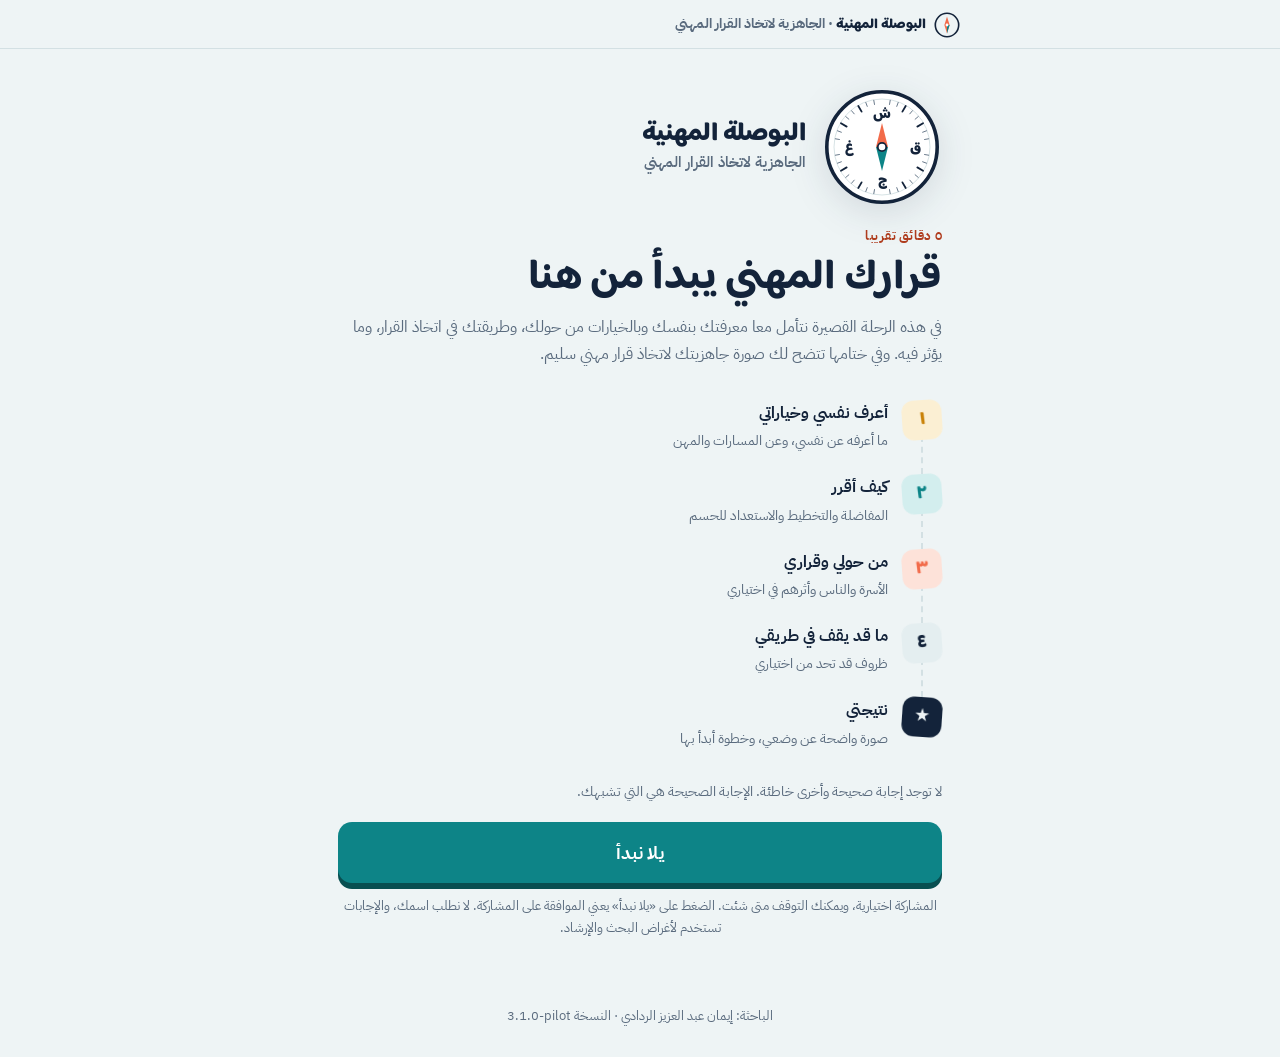
==== index.html @ 1ffb9f17 "تطبيق دون أسماء، وتفعيل النموذج المختصر، وصياغة الموافقة - لا يُطلب الاسم؛ رمز من ستة أحرف يظهر في ا" ====
<!DOCTYPE html>
<html lang="ar" dir="rtl">
<head>
<meta charset="UTF-8">
<meta name="viewport" content="width=device-width, initial-scale=1.0, viewport-fit=cover">
<meta name="description" content="البوصلة المهنية: أداة تقدير الجاهزية لاتخاذ القرار المهني لطلبة المرحلتين المتوسطة والثانوية">
<title>البوصلة المهنية</title>
<link rel="icon" href="data:image/svg+xml,%3Csvg xmlns=%27http://www.w3.org/2000/svg%27 viewBox=%270 0 40 40%27%3E%3Ccircle cx=%2720%27 cy=%2720%27 r=%2718%27 fill=%27%23fff%27 stroke=%27%2313233a%27 stroke-width=%273%27/%3E%3Cpath d=%27M20 5 L25 20 L15 20 Z%27 fill=%27%23f26b4a%27/%3E%3Cpath d=%27M20 35 L25 20 L15 20 Z%27 fill=%27%230d8487%27/%3E%3C/svg%3E">
<link rel="preconnect" href="https://fonts.googleapis.com">
<link rel="preconnect" href="https://fonts.gstatic.com" crossorigin>
<link href="https://fonts.googleapis.com/css2?family=Baloo+Bhaijaan+2:wght@500;600;700;800&family=IBM+Plex+Sans+Arabic:wght@400;500;600;700&display=swap" rel="stylesheet">
<link rel="stylesheet" href="assets/styles.css">
</head>
<body>
<div id="test-banner" class="test-banner" hidden>وضع التجربة: هذه الإجابات تجريبية ولا تدخل في التحليل</div>

<header class="topbar">
  <div class="brand">
    <svg class="brand-mark" viewBox="0 0 40 40" aria-hidden="true"><circle cx="20" cy="20" r="18" fill="none" stroke="currentColor" stroke-width="2.5"/><path d="M20 7 L24 20 L20 33 L16 20 Z" fill="var(--accent)"/><path d="M20 20 L24 20 L20 33 Z" fill="var(--primary)"/><circle cx="20" cy="20" r="2.2" fill="var(--surface)"/></svg>
    <span><b class="brand-name">البوصلة المهنية</b> · الجاهزية لاتخاذ القرار المهني</span>
  </div>
  <div class="journey" id="journey" hidden></div>
</header>

<main class="wrap">

  <!-- الترحيب -->
  <section class="screen active" id="screen-welcome">
    <div class="hero">
      <div class="brand-hero">
        <svg class="compass" id="compass" viewBox="0 0 200 200" role="img" aria-label="البوصلة المهنية">
          <circle class="c-face" cx="100" cy="100" r="92"/>
          <circle class="c-ring" cx="100" cy="100" r="80"/>
          <g class="c-ticks" id="c-ticks"></g>
          <text class="c-dir" x="100" y="52">ش</text>
          <text class="c-dir" x="155" y="107">ق</text>
          <text class="c-dir" x="100" y="162">ج</text>
          <text class="c-dir" x="45" y="107">غ</text>
          <g class="c-needle">
            <path d="M100 60 L110 100 L90 100 Z" class="n-north"/>
            <path d="M100 140 L110 100 L90 100 Z" class="n-south"/>
            <circle cx="100" cy="100" r="7" class="n-hub"/>
          </g>
        </svg>
        <div>
          <p class="brand-title">البوصلة المهنية</p>
          <p class="brand-sub">الجاهزية لاتخاذ القرار المهني</p>
        </div>
      </div>
      <p class="eyebrow">٥ دقائق تقريبا</p>
      <h1>قرارك المهني يبدأ من هنا</h1>
      <p class="lead">في هذه الرحلة القصيرة نتأمل معا معرفتك بنفسك وبالخيارات من حولك، وطريقتك في اتخاذ القرار، وما يؤثر فيه. وفي ختامها تتضح لك صورة جاهزيتك لاتخاذ قرار مهني سليم.</p>
      <ol class="path">
        <li><span class="stop s1">١</span><div><b>أعرف نفسي وخياراتي</b><small>ما أعرفه عن نفسي، وعن المسارات والمهن</small></div></li>
        <li><span class="stop s2">٢</span><div><b>كيف أقرر</b><small>المفاضلة والتخطيط والاستعداد للحسم</small></div></li>
        <li><span class="stop s3">٣</span><div><b>من حولي وقراري</b><small>الأسرة والناس وأثرهم في اختياري</small></div></li>
        <li><span class="stop s5">٤</span><div><b>ما قد يقف في طريقي</b><small>ظروف قد تحد من اختياري</small></div></li>
        <li><span class="stop s4">★</span><div><b>نتيجتي</b><small>صورة واضحة عن وضعي، وخطوة أبدأ بها</small></div></li>
      </ol>
      <p class="note">لا توجد إجابة صحيحة وأخرى خاطئة. الإجابة الصحيحة هي التي تشبهك.</p>
      <button class="btn primary big" id="btn-start" type="button">يلا نبدأ</button>
      <button class="btn ghost big" id="btn-resume" type="button" hidden>متابعة من حيث توقفت</button>
      <p class="assent">المشاركة اختيارية، ويمكنك التوقف متى شئت. الضغط على «يلا نبدأ» يعني الموافقة على المشاركة. لا نطلب اسمك، والإجابات تستخدم لأغراض البحث والإرشاد.</p>
    </div>
  </section>

  <!-- البيانات -->
  <section class="screen" id="screen-data">
    <div class="card">
      <p class="eyebrow">قبل أن نبدأ</p>
      <h2>بياناتك</h2>
            <div class="field">
        <span class="label">أنا</span>
        <div class="chips" id="f-gender" role="radiogroup">
          <button type="button" class="chip" data-v="F" role="radio" aria-checked="false">طالبة</button>
          <button type="button" class="chip" data-v="M" role="radio" aria-checked="false">طالب</button>
        </div>
      </div>
      <div class="field">
        <span class="label">صفي</span>
        <div class="grade-groups">
          <div><small>المتوسطة</small><div class="chips" id="f-grade-int" role="radiogroup"></div></div>
          <div><small>الثانوية</small><div class="chips" id="f-grade-sec" role="radiogroup"></div></div>
        </div>
      </div>
      <div class="field" id="wrap-track" hidden>
        <span class="label">مساري</span>
        <div class="chips wrap-chips" id="f-track" role="radiogroup"></div>
      </div>
      <div class="field" id="wrap-school" hidden>
        <span class="label">مدرستي</span>
        <div class="chips" id="f-school" role="radiogroup"></div>
      </div>
      <p class="school-fixed" id="school-fixed" hidden></p>
      <p class="form-error" id="form-error" role="alert"></p>
      <button class="btn primary big" id="btn-data" type="button">لنبدأ</button>
    </div>
  </section>

  <!-- السؤال -->
  <section class="screen" id="screen-quiz">
    <div class="station-head">
      <span class="station-tag" id="q-station"></span>
      <span class="q-count" id="q-count" aria-live="polite"></span>
    </div>
    <div class="station-bar"><div id="q-bar"></div></div>
    <div class="overall"><div class="overall-bar"><div id="q-overall-bar"></div></div><span id="q-overall"></span></div>
    <div class="card qcard" id="q-card">
      <p class="q-meta" id="q-meta" hidden></p>
      <h2 class="q-text" id="q-text" tabindex="-1"></h2>
      <div class="options" id="q-options" role="radiogroup"></div>
    </div>
    <div class="q-nav">
      <button class="btn ghost" id="btn-back" type="button">السؤال السابق</button>
    </div>
  </section>

  <!-- بين المحطات -->
  <section class="screen" id="screen-break">
    <div class="card break">
      <div class="medal" id="b-medal" aria-hidden="true"></div>
      <p class="eyebrow" id="b-done"></p>
      <h2 id="b-title"></h2>
      <p class="lead" id="b-intro"></p>
      <button class="btn primary big" id="btn-next" type="button">متابعة</button>
    </div>
  </section>

  <!-- النتائج -->
  <section class="screen" id="screen-results">
    <div class="results-head">
      <p class="eyebrow">نتيجتك</p>
      <h1 id="r-hello"></h1>
      <p class="lead" id="r-lead"></p>
      <div id="save-status"></div>
    </div>

    <div class="card" id="card-cap">
      <h3>قدرتك على اتخاذ القرار كما تراها</h3>
      <p class="muted">هذه الصورة مبنية على تقديرك أنت لنفسك، وليست اختبارا لقدراتك. كلما طال الشريط كان الجانب أوضح لديك.</p>
      <div class="bars" id="r-cap"></div>
      <div class="hl" id="r-hl"></div>
    </div>

    <div class="card" id="card-cx">
      <h3>ما يؤثر في قرارك</h3>
      <p class="muted" id="r-cx-note"></p>
      <div class="bars" id="r-cx"></div>
    </div>

    <div class="card" id="card-barriers">
      <h3>ما قد يقف في طريقك</h3>
      <div id="r-barriers"></div>
    </div>

    <div class="card r-next">
      <h3>خطوتك التالية</h3>
      <div id="r-next"></div>
    </div>

    <div class="card">
      <h3>ملخص</h3>
      <dl class="summary" id="r-summary"></dl>
      <p class="muted" id="r-code-note"></p>
      <div class="end-actions"><button class="btn ghost print-btn" type="button" onclick="window.print()">طباعة النتيجة</button><button class="btn primary" id="btn-done" type="button">إنهاء</button></div>
      <p class="muted" id="done-msg"></p>
    </div>
  </section>

</main>

<footer class="foot">الباحثة: إيمان عبد العزيز الردادي · النسخة <span id="ver" dir="ltr"></span></footer>

<script src="assets/config.js"></script>
<script src="assets/engine.js"></script>
<script src="assets/app.js"></script>
</body>
</html>
---- assets/styles.css ----
/* =====================================================================
   styles.css — البوصلة المهنية · النسخة الثالثة
   الفكرة: رحلة على خريطة، سؤال واحد في كل شاشة، أزرار كبيرة سهلة اللمس.
   ===================================================================== */
:root {
  --bg: #eef4f5;
  --surface: #ffffff;
  --surface-2: #e4eef0;
  --ink: #13233a;
  --muted: #5a6b7e;
  --line: #d3e0e3;
  --primary: #0d8487;
  --primary-ink: #ffffff;
  --primary-soft: #d3eeee;
  --accent: #f26b4a;
  --accent-soft: #fde2d9;
  --accent-ink: #b03d1f;
  --opt-line: #8fa4ae;
  --sun: #e9a527;
  --sun-soft: #fbefd3;
  --good: #1c9a5e;
  --warn: #c98208;
  --bad: #d4455c;
  --shadow: 0 12px 32px rgba(19, 35, 58, .08);
  --display: 'Baloo Bhaijaan 2', 'IBM Plex Sans Arabic', 'Tajawal', system-ui, sans-serif;
  --body: 'IBM Plex Sans Arabic', 'Tajawal', system-ui, sans-serif;
  --r: 18px;
}
@media (prefers-color-scheme: dark) {
  :root:not([data-theme="light"]) {
    --bg: #0e1824; --surface: #152332; --surface-2: #1b2d40; --ink: #e9f1f4; --muted: #9db0c3; --line: #263a4f;
    --primary: #2fb7b3; --primary-ink: #0a141d; --primary-soft: #16393f; --accent: #ff8a6c; --accent-soft: #3b2620; --accent-ink: #ff9d82; --opt-line: #4f6a80;
    --sun: #f2bf55; --sun-soft: #3a311d; --good: #3cc27f; --warn: #e6a53a; --bad: #f0687c;
    --shadow: 0 12px 32px rgba(0, 0, 0, .25); color-scheme: dark;
  }
}
:root[data-theme="dark"] {
  --bg: #0e1824; --surface: #152332; --surface-2: #1b2d40; --ink: #e9f1f4; --muted: #9db0c3; --line: #263a4f;
  --primary: #2fb7b3; --primary-ink: #0a141d; --primary-soft: #16393f; --accent: #ff8a6c; --accent-soft: #3b2620; --accent-ink: #ff9d82; --opt-line: #4f6a80;
  --sun: #f2bf55; --sun-soft: #3a311d; --good: #3cc27f; --warn: #e6a53a; --bad: #f0687c;
  --shadow: 0 12px 32px rgba(0, 0, 0, .25); color-scheme: dark;
}

* { box-sizing: border-box; }
html, body { margin: 0; }
body { background: var(--bg); color: var(--ink); font-family: var(--body); font-size: 16px; line-height: 1.7; min-height: 100vh; -webkit-font-smoothing: antialiased; }
[hidden] { display: none !important; }
h1, h2, h3 { font-family: var(--display); line-height: 1.25; margin: 0; text-wrap: balance; }
p { margin: 0; }

/* ── الشريط العلوي وخريطة الرحلة ── */
.topbar { position: sticky; top: env(safe-area-inset-top, 0px); z-index: 5; background: color-mix(in srgb, var(--bg) 88%, transparent); backdrop-filter: blur(8px);
  padding: 12px max(16px, env(safe-area-inset-right, 0px)) 10px max(16px, env(safe-area-inset-left, 0px)); border-bottom: 1px solid var(--line); }
.brand { display: flex; align-items: center; gap: 8px; font-weight: 700; font-size: 14px; color: var(--muted); max-width: 640px; margin: 0 auto; }
.brand-mark { width: 26px; height: 26px; color: var(--ink); flex-shrink: 0; }
.journey { display: flex; align-items: center; max-width: 640px; margin: 10px auto 0; gap: 0; }
.jstop { display: flex; flex-direction: column; align-items: center; gap: 2px; font-size: 11px; color: var(--muted); flex: 0 0 auto; min-width: 0; }
.jstop i { width: 26px; height: 26px; border-radius: 50%; display: grid; place-items: center; font-style: normal; font-weight: 700; font-size: 12px;
  background: var(--surface); border: 2px solid var(--line); color: var(--muted); transition: all .3s; }
.jstop.done i { background: var(--primary); border-color: var(--primary); color: var(--primary-ink); }
.jstop.now i { border-color: var(--accent); color: var(--accent); box-shadow: 0 0 0 4px var(--accent-soft); }
.jstop.now { color: var(--ink); font-weight: 700; }
.jline { flex: 1; height: 3px; background: var(--line); border-radius: 2px; margin: 0 4px 16px; position: relative; overflow: hidden; }
.jline.done::after { content: ''; position: absolute; inset: 0; background: var(--primary); }

.wrap { max-width: 640px; margin: 0 auto; padding: 20px max(16px, env(safe-area-inset-right, 0px)) 48px max(16px, env(safe-area-inset-left, 0px)); }
.screen { display: none; }
.screen.active { display: block; animation: rise .35s ease both; }
@keyframes rise { from { transform: translateY(10px); opacity: .4; } to { transform: none; opacity: 1; } }

.card { background: var(--surface); border: 1px solid var(--line); border-radius: var(--r); padding: 22px 20px; box-shadow: var(--shadow); margin-bottom: 14px; }
.eyebrow { font-size: 13px; font-weight: 700; color: var(--accent-ink); letter-spacing: .02em; margin-bottom: 6px; }
.lead { color: var(--muted); font-size: 16px; margin-top: 8px; }
.muted { color: var(--muted); font-size: 14px; }
.note { font-size: 14px; color: var(--muted); margin: 18px 0 12px; }

/* ── الترحيب ── */
.hero { padding: 18px 2px 8px; }
.hero h1 { font-size: clamp(30px, 8vw, 42px); color: var(--ink); }
.path { list-style: none; padding: 0; margin: 22px 0 0; display: grid; gap: 0; position: relative; }
.path li { display: flex; gap: 14px; align-items: flex-start; padding: 10px 0; position: relative; }
.path li:not(:last-child)::before { content: ''; position: absolute; right: 19px; top: 46px; bottom: -10px; width: 2px; border-right: 2px dashed var(--line); }
.path b { display: block; font-size: 16px; }
.path small { color: var(--muted); font-size: 14px; }
.stop { width: 40px; height: 40px; border-radius: 12px; display: grid; place-items: center; font-family: var(--display); font-weight: 800; font-size: 18px; flex-shrink: 0; transform: rotate(-4deg); }
.stop.s1 { background: var(--sun-soft); color: var(--warn); }
.stop.s2 { background: var(--primary-soft); color: var(--primary); }
.stop.s3 { background: var(--accent-soft); color: var(--accent); }
.stop.s4 { background: var(--ink); color: var(--bg); transform: rotate(4deg); }
.assent { font-size: 13px; color: var(--muted); margin-top: 12px; text-align: center; }

/* ── الأزرار والحقول ── */
.btn { font-family: var(--body); font-weight: 700; font-size: 16px; border-radius: 14px; border: 2px solid transparent; padding: 12px 20px; cursor: pointer; transition: transform .15s, background .2s, border-color .2s; }
.btn:focus-visible, .chip:focus-visible, .opt:focus-visible, input:focus-visible, select:focus-visible { outline: 3px solid var(--accent); outline-offset: 2px; }
.btn.primary { background: var(--primary); color: var(--primary-ink); box-shadow: 0 6px 0 color-mix(in srgb, var(--primary) 60%, #000); }
.btn.primary:active { transform: translateY(3px); box-shadow: 0 3px 0 color-mix(in srgb, var(--primary) 60%, #000); }
.btn.big { width: 100%; padding: 15px 20px; font-size: 18px; margin-top: 6px; }
.btn.ghost { background: transparent; color: var(--muted); border-color: var(--line); }
.btn:disabled { opacity: .5; cursor: not-allowed; }
.field { margin: 16px 0; }
.field label, .field .label { display: block; font-weight: 700; font-size: 14px; margin-bottom: 6px; }
input[type=text], select { width: 100%; font: inherit; color: var(--ink); background: var(--surface); border: 2px solid var(--line); border-radius: 12px; padding: 12px 14px; }
input[type=text]:focus, select:focus { border-color: var(--primary); }
.chips { display: flex; gap: 8px; flex-wrap: wrap; }
.chip { font: inherit; font-weight: 600; font-size: 15px; color: var(--ink); background: var(--surface); border: 2px solid var(--line); border-radius: 999px; padding: 8px 16px; cursor: pointer; }
.chip[aria-checked="true"] { background: var(--primary); border-color: var(--primary); color: var(--primary-ink); }
.grade-groups { display: grid; gap: 10px; }
.grade-groups small { display: block; color: var(--muted); font-size: 13px; margin-bottom: 4px; }
.school-fixed { background: var(--primary-soft); color: var(--ink); border-radius: 12px; padding: 10px 14px; font-weight: 600; font-size: 15px; }
.form-error { color: var(--bad); font-size: 14px; min-height: 1.5em; margin: 8px 0 0; font-weight: 600; }

/* ── شاشة السؤال ── */
.station-head { display: flex; justify-content: space-between; align-items: center; gap: 10px; margin-bottom: 8px; }
.station-tag { font-family: var(--display); font-weight: 700; font-size: 17px; }
.q-count { font-size: 14px; color: var(--muted); font-variant-numeric: tabular-nums; }
.station-bar { height: 8px; background: var(--surface-2); border-radius: 99px; overflow: hidden; margin-bottom: 14px; }
.station-bar div { height: 100%; width: 0; background: linear-gradient(90deg, var(--primary), var(--sun)); border-radius: 99px; transition: width .35s ease; }
.qcard { padding: 24px 20px 18px; min-height: 340px; }
.qcard.enter { animation: slide .25s ease both; }
@keyframes slide { from { transform: translateX(-14px); opacity: .5; } to { transform: none; opacity: 1; } }
.q-meta { font-size: 13px; font-weight: 700; color: var(--primary); margin-bottom: 8px; }
.q-text { font-size: clamp(21px, 5.4vw, 26px); font-weight: 700; margin-bottom: 18px; }
.options { display: grid; gap: 10px; }
.opt { font: inherit; font-size: 16px; font-weight: 600; text-align: right; color: var(--ink); background: var(--surface); border: 2px solid var(--opt-line); border-radius: 14px;
  padding: 14px 16px; min-height: 56px; cursor: pointer; display: flex; align-items: center; gap: 12px; transition: border-color .15s, background .15s, transform .15s; }
.opt::before { content: ''; width: 20px; height: 20px; border-radius: 50%; border: 2px solid var(--opt-line); flex-shrink: 0; transition: all .15s; }
@media (hover: hover) { .opt:hover { border-color: var(--primary); } }
.opt.selected { border-color: var(--primary); background: var(--primary-soft); }
.opt.selected::before { border-color: var(--primary); background: var(--primary); box-shadow: inset 0 0 0 4px var(--primary-soft); }
.opt:active { transform: scale(.99); }
.q-nav { display: flex; justify-content: flex-start; margin-top: 4px; }
.q-nav .btn { font-size: 14px; padding: 8px 14px; }

/* ── بين المحطات ── */
.break { text-align: center; padding: 30px 22px; }
.medal { width: 92px; height: 92px; margin: 0 auto 14px; border-radius: 28px; display: grid; place-items: center; background: var(--sun-soft); transform: rotate(-6deg); animation: pop .5s ease both; }
.medal svg { width: 52px; height: 52px; }
@keyframes pop { from { transform: rotate(-6deg) scale(.6); } 70% { transform: rotate(4deg) scale(1.08); } to { transform: rotate(-6deg) scale(1); } }
.break h2 { font-size: 26px; }

/* ── النتائج ── */
.results-head { padding: 8px 2px 14px; }
.results-head h1 { font-size: clamp(28px, 7vw, 36px); }
.card h3 { font-size: 20px; margin-bottom: 8px; }
.bars { display: grid; gap: 10px; margin-top: 14px; grid-column: 1 / -1; }
.bar .t { display: flex; justify-content: space-between; font-size: 14px; font-weight: 600; margin-bottom: 4px; gap: 10px; }
.bar .t span:last-child { font-variant-numeric: tabular-nums; color: var(--muted); }
.bar .b { height: 10px; background: var(--surface-2); border-radius: 99px; overflow: hidden; }
.bar .b div { height: 100%; border-radius: 99px; transition: width 1s ease; }
.service { display: flex; gap: 14px; align-items: flex-start; background: var(--primary-soft); border-radius: 14px; padding: 16px; }
.service .ico { width: 44px; height: 44px; border-radius: 12px; background: var(--primary); color: var(--primary-ink); display: grid; place-items: center; flex-shrink: 0; }
.service b { display: block; font-size: 17px; }
.summary { display: grid; grid-template-columns: repeat(2, minmax(0, 1fr)); gap: 10px; margin: 8px 0 14px; }
.summary div { background: var(--surface-2); border-radius: 12px; padding: 10px 12px; min-width: 0; }
.summary dt { font-size: 12px; color: var(--muted); font-weight: 700; }
.summary dd { margin: 2px 0 0; font-weight: 700; overflow-wrap: anywhere; }
.status { display: inline-block; font-size: 14px; font-weight: 700; border-radius: 99px; padding: 6px 14px; margin-top: 12px; }
.status.ok { background: color-mix(in srgb, var(--good) 15%, transparent); color: var(--good); }
.status.wait { background: var(--sun-soft); color: var(--warn); }
.status.err { background: color-mix(in srgb, var(--bad) 13%, transparent); color: var(--bad); }

.test-banner { background: var(--bad); color: #fff; text-align: center; font-size: 13px; font-weight: 700; padding: 6px 12px; }
.foot { text-align: center; font-size: 13px; color: var(--muted); padding: 10px 16px 30px; }

@media (max-width: 520px) {
  .jstop span { display: none; }
  .jline { margin-bottom: 0; }
}
@media (prefers-reduced-motion: reduce) {
  *, *::before, *::after { animation: none !important; transition: none !important; }
}
@media print {
  .topbar, .q-nav, .print-btn, .test-banner, #save-status { display: none !important; }
  body { background: #fff; }
  .card { box-shadow: none; break-inside: avoid; }
}
.nw { white-space: nowrap; }

/* ── هوية البوصلة ── */
.brand-name { color: var(--ink); font-family: var(--display); font-weight: 800; }
.brand-hero { display: flex; align-items: center; gap: 16px; margin-bottom: 18px; }
.compass { width: 120px; height: 120px; flex-shrink: 0; filter: drop-shadow(0 8px 18px rgba(19, 35, 58, .12)); }
.c-face { fill: var(--surface); stroke: var(--ink); stroke-width: 6; }
.c-ring { fill: none; stroke: var(--line); stroke-width: 1.5; }
.c-ticks line { stroke: var(--muted); stroke-width: 1.5; stroke-linecap: round; }
.c-ticks line.major { stroke: var(--ink); stroke-width: 3; }
.c-dir { font-family: var(--display); font-weight: 800; font-size: 24px; fill: var(--ink); text-anchor: middle; }
.n-north { fill: var(--accent); }
.n-south { fill: var(--primary); }
.n-hub { fill: var(--surface); stroke: var(--ink); stroke-width: 3; }
.c-needle { transform-origin: 100px 100px; animation: settle 2.6s cubic-bezier(.3,.7,.3,1) both, sway 6s ease-in-out 2.6s infinite; }
@keyframes settle { 0% { transform: rotate(-70deg); } 35% { transform: rotate(38deg); } 60% { transform: rotate(-14deg); } 80% { transform: rotate(9deg); } 100% { transform: rotate(0deg); } }
@keyframes sway { 0%, 100% { transform: rotate(0deg); } 50% { transform: rotate(5deg); } }
.brand-title { font-family: var(--display); font-weight: 800; font-size: 26px; line-height: 1.2; color: var(--ink); }
.brand-sub { color: var(--muted); font-size: 15px; font-weight: 600; }
@media (max-width: 520px) { .compass { width: 104px; height: 104px; } .brand-title { font-size: 23px; } }

/* ── النسخة الثالثة: النتيجة الوصفية ── */
.stop.s5 { background: var(--surface-2); color: var(--ink); }
.q-meta { display: block; font-size: 14px; font-weight: 600; color: var(--muted); background: var(--surface-2); border-radius: 10px; padding: 8px 12px; margin-bottom: 12px; }
.bar .b .fill-cap { background: linear-gradient(90deg, var(--primary), color-mix(in srgb, var(--primary) 70%, var(--sun))); }
.bar .b .fill-cx { background: linear-gradient(90deg, var(--accent), color-mix(in srgb, var(--accent) 70%, var(--sun))); }
.hl { display: grid; gap: 8px; margin-top: 16px; }
.hl:empty { display: none; }
.hl-row { display: flex; align-items: center; gap: 10px; font-weight: 600; font-size: 15px; }
.hl-tag { font-size: 12px; font-weight: 700; border-radius: 99px; padding: 3px 10px; flex-shrink: 0; }
.hl-tag.good { background: var(--primary-soft); color: var(--primary); }
.hl-tag.grow { background: var(--sun-soft); color: #7a4f05; }
.blist { list-style: none; padding: 0; margin: 10px 0; display: grid; gap: 8px; }
.blist li { display: flex; justify-content: space-between; gap: 10px; align-items: center; border: 1px solid var(--line); border-radius: 12px; padding: 10px 14px; font-size: 15px; font-weight: 600; }
.blist em { font-style: normal; font-size: 13px; color: var(--accent-ink); white-space: nowrap; }
.r-next .service { margin-top: 4px; }

.overall { display: flex; align-items: center; gap: 10px; margin: -6px 0 12px; font-size: 13px; color: var(--muted); }
.overall-bar { flex: 1; height: 4px; background: var(--surface-2); border-radius: 99px; overflow: hidden; }
.overall-bar div { height: 100%; width: 0; background: var(--ink); opacity: .55; transition: width .35s ease; }
.q-text:focus { outline: none; }
.end-actions { display: flex; gap: 10px; flex-wrap: wrap; }
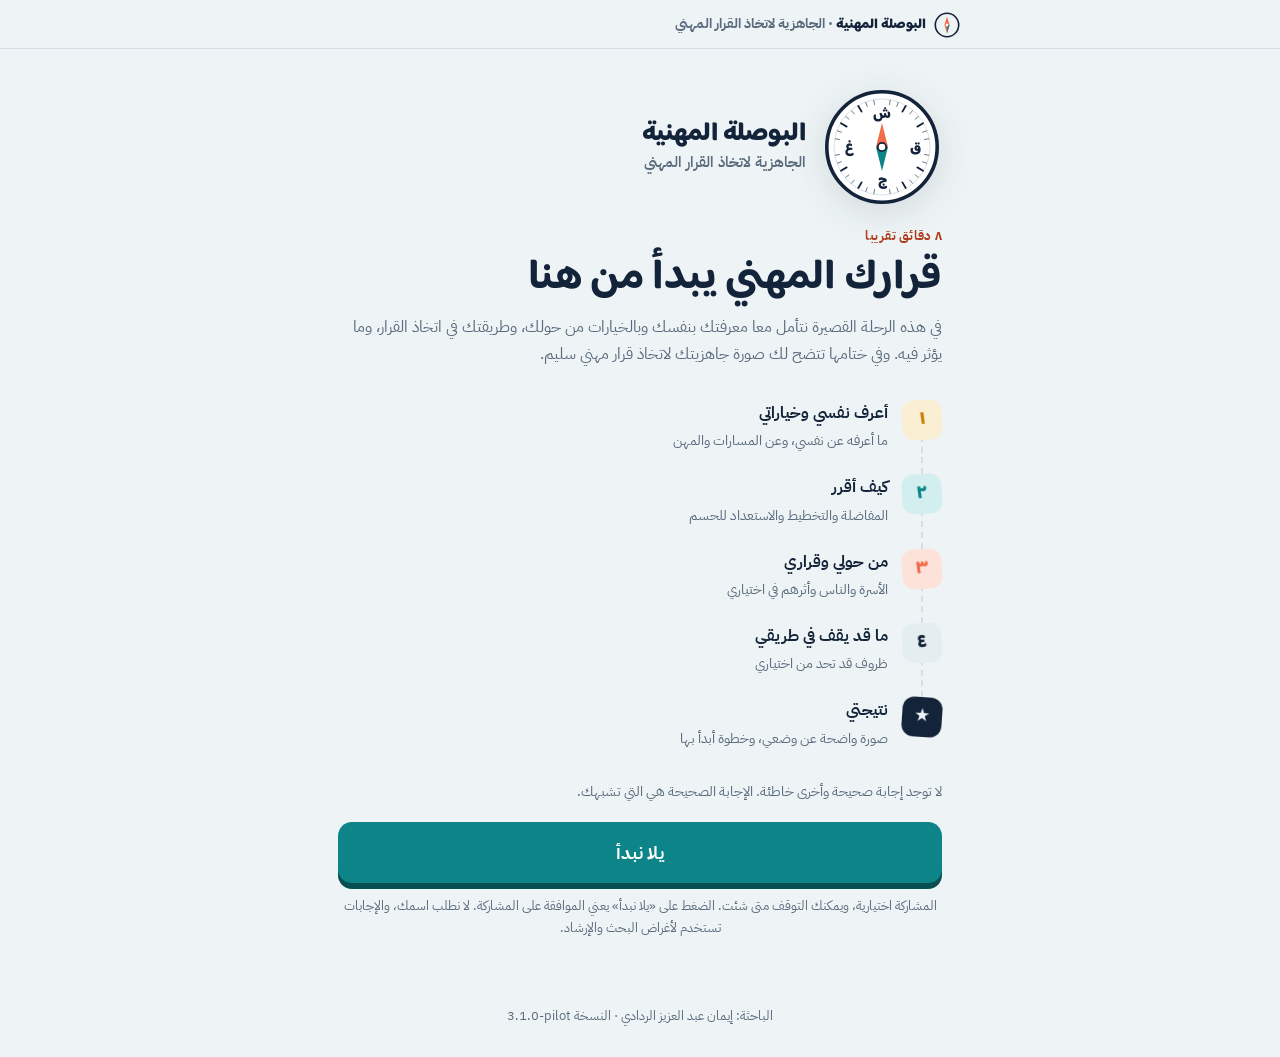
==== commit 46b121cf: "لوحة للنسخة السابقة، وتقدير الزمن ٨ دقائق Co-Authored-By: Claude Opus 5.5 <noreply@anthropic.com> Cl" ====
--- a/index.html
+++ b/index.html
@@ -47,7 +47,7 @@
           <p class="brand-sub">الجاهزية لاتخاذ القرار المهني</p>
         </div>
       </div>
-      <p class="eyebrow">٥ دقائق تقريبا</p>
+      <p class="eyebrow">٨ دقائق تقريبا</p>
       <h1>قرارك المهني يبدأ من هنا</h1>
       <p class="lead">في هذه الرحلة القصيرة نتأمل معا معرفتك بنفسك وبالخيارات من حولك، وطريقتك في اتخاذ القرار، وما يؤثر فيه. وفي ختامها تتضح لك صورة جاهزيتك لاتخاذ قرار مهني سليم.</p>
       <ol class="path">
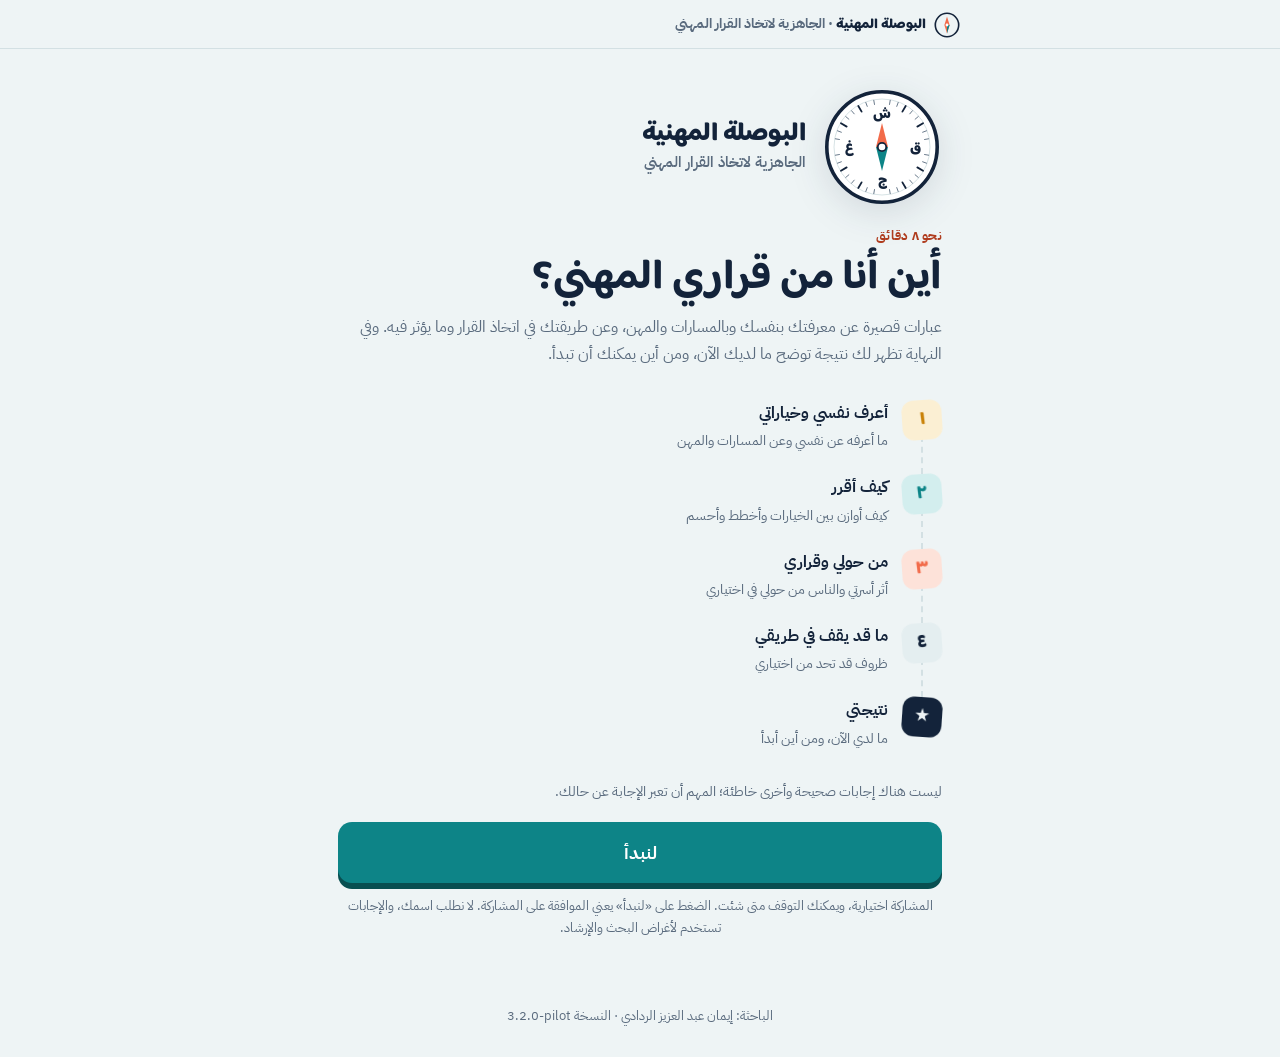
==== commit 521d92ed: "صياغة أوضح وأقرب للطبيعة لنصوص واجهة الموقع، ومخاطبة محايدة قبل اختيار الجنس Co-Authored-By: Claude " ====
--- a/index.html
+++ b/index.html
@@ -47,20 +47,20 @@
           <p class="brand-sub">الجاهزية لاتخاذ القرار المهني</p>
         </div>
       </div>
-      <p class="eyebrow">٨ دقائق تقريبا</p>
-      <h1>قرارك المهني يبدأ من هنا</h1>
-      <p class="lead">في هذه الرحلة القصيرة نتأمل معا معرفتك بنفسك وبالخيارات من حولك، وطريقتك في اتخاذ القرار، وما يؤثر فيه. وفي ختامها تتضح لك صورة جاهزيتك لاتخاذ قرار مهني سليم.</p>
+      <p class="eyebrow">نحو ٨ دقائق</p>
+      <h1>أين أنا من قراري المهني؟</h1>
+      <p class="lead">عبارات قصيرة عن معرفتك بنفسك وبالمسارات والمهن، وعن طريقتك في اتخاذ القرار وما يؤثر فيه. وفي النهاية تظهر لك نتيجة توضح ما لديك الآن، ومن أين يمكنك أن تبدأ.</p>
       <ol class="path">
-        <li><span class="stop s1">١</span><div><b>أعرف نفسي وخياراتي</b><small>ما أعرفه عن نفسي، وعن المسارات والمهن</small></div></li>
-        <li><span class="stop s2">٢</span><div><b>كيف أقرر</b><small>المفاضلة والتخطيط والاستعداد للحسم</small></div></li>
-        <li><span class="stop s3">٣</span><div><b>من حولي وقراري</b><small>الأسرة والناس وأثرهم في اختياري</small></div></li>
+        <li><span class="stop s1">١</span><div><b>أعرف نفسي وخياراتي</b><small>ما أعرفه عن نفسي وعن المسارات والمهن</small></div></li>
+        <li><span class="stop s2">٢</span><div><b>كيف أقرر</b><small>كيف أوازن بين الخيارات وأخطط وأحسم</small></div></li>
+        <li><span class="stop s3">٣</span><div><b>من حولي وقراري</b><small>أثر أسرتي والناس من حولي في اختياري</small></div></li>
         <li><span class="stop s5">٤</span><div><b>ما قد يقف في طريقي</b><small>ظروف قد تحد من اختياري</small></div></li>
-        <li><span class="stop s4">★</span><div><b>نتيجتي</b><small>صورة واضحة عن وضعي، وخطوة أبدأ بها</small></div></li>
+        <li><span class="stop s4">★</span><div><b>نتيجتي</b><small>ما لدي الآن، ومن أين أبدأ</small></div></li>
       </ol>
-      <p class="note">لا توجد إجابة صحيحة وأخرى خاطئة. الإجابة الصحيحة هي التي تشبهك.</p>
-      <button class="btn primary big" id="btn-start" type="button">يلا نبدأ</button>
+      <p class="note">ليست هناك إجابات صحيحة وأخرى خاطئة؛ المهم أن تعبر الإجابة عن حالك.</p>
+      <button class="btn primary big" id="btn-start" type="button">لنبدأ</button>
       <button class="btn ghost big" id="btn-resume" type="button" hidden>متابعة من حيث توقفت</button>
-      <p class="assent">المشاركة اختيارية، ويمكنك التوقف متى شئت. الضغط على «يلا نبدأ» يعني الموافقة على المشاركة. لا نطلب اسمك، والإجابات تستخدم لأغراض البحث والإرشاد.</p>
+      <p class="assent">المشاركة اختيارية، ويمكنك التوقف متى شئت. الضغط على «لنبدأ» يعني الموافقة على المشاركة. لا نطلب اسمك، والإجابات تستخدم لأغراض البحث والإرشاد.</p>
     </div>
   </section>
 
@@ -90,10 +90,11 @@
       <div class="field" id="wrap-school" hidden>
         <span class="label">مدرستي</span>
         <div class="chips" id="f-school" role="radiogroup"></div>
+        <input type="text" id="f-school-other" maxlength="80" autocomplete="off" placeholder="اسم المدرسة" aria-label="اسم المدرسة" hidden style="margin-top:10px">
       </div>
       <p class="school-fixed" id="school-fixed" hidden></p>
       <p class="form-error" id="form-error" role="alert"></p>
-      <button class="btn primary big" id="btn-data" type="button">لنبدأ</button>
+      <button class="btn primary big" id="btn-data" type="button">متابعة</button>
     </div>
   </section>
 
@@ -111,7 +112,7 @@
       <div class="options" id="q-options" role="radiogroup"></div>
     </div>
     <div class="q-nav">
-      <button class="btn ghost" id="btn-back" type="button">السؤال السابق</button>
+      <button class="btn ghost" id="btn-back" type="button">السابق</button>
     </div>
   </section>
 
@@ -129,32 +130,32 @@
   <!-- النتائج -->
   <section class="screen" id="screen-results">
     <div class="results-head">
-      <p class="eyebrow">نتيجتك</p>
+      <p class="eyebrow">نتيجتي</p>
       <h1 id="r-hello"></h1>
       <p class="lead" id="r-lead"></p>
       <div id="save-status"></div>
     </div>
 
     <div class="card" id="card-cap">
-      <h3>قدرتك على اتخاذ القرار كما تراها</h3>
-      <p class="muted">هذه الصورة مبنية على تقديرك أنت لنفسك، وليست اختبارا لقدراتك. كلما طال الشريط كان الجانب أوضح لديك.</p>
+      <h3>معرفتي ومهاراتي في اتخاذ القرار</h3>
+      <p class="muted">تعتمد هذه النتيجة على تقديرك لنفسك، وليست اختبارا لقدراتك. كلما طال الشريط كان الجانب أوضح لديك.</p>
       <div class="bars" id="r-cap"></div>
       <div class="hl" id="r-hl"></div>
     </div>
 
     <div class="card" id="card-cx">
-      <h3>ما يؤثر في قرارك</h3>
+      <h3>ما يؤثر في قراري</h3>
       <p class="muted" id="r-cx-note"></p>
       <div class="bars" id="r-cx"></div>
     </div>
 
     <div class="card" id="card-barriers">
-      <h3>ما قد يقف في طريقك</h3>
+      <h3>ما قد يقف في طريقي</h3>
       <div id="r-barriers"></div>
     </div>
 
     <div class="card r-next">
-      <h3>خطوتك التالية</h3>
+      <h3>خطوتي التالية</h3>
       <div id="r-next"></div>
     </div>
 
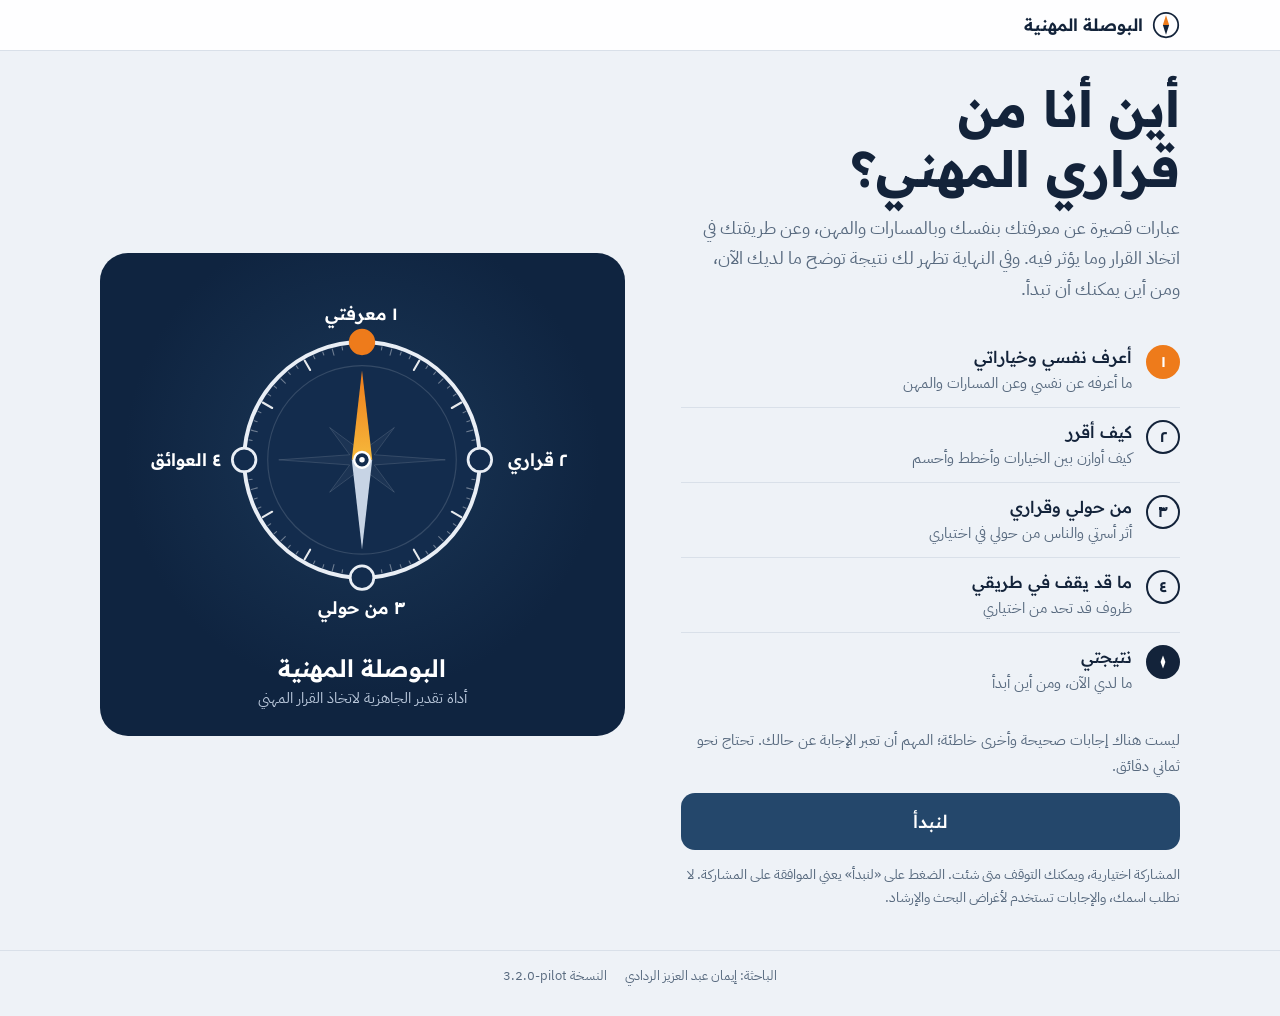
==== commit c5b5e3fa: "واجهة جديدة: البوصلة أداة تنقل (المحطات على الجهات الأربع والإبرة تشير إلى المحطة الحالية)، خط Reade" ====
--- a/index.html
+++ b/index.html
@@ -5,71 +5,60 @@
 <meta name="viewport" content="width=device-width, initial-scale=1.0, viewport-fit=cover">
 <meta name="description" content="البوصلة المهنية: أداة تقدير الجاهزية لاتخاذ القرار المهني لطلبة المرحلتين المتوسطة والثانوية">
 <title>البوصلة المهنية</title>
-<link rel="icon" href="data:image/svg+xml,%3Csvg xmlns=%27http://www.w3.org/2000/svg%27 viewBox=%270 0 40 40%27%3E%3Ccircle cx=%2720%27 cy=%2720%27 r=%2718%27 fill=%27%23fff%27 stroke=%27%2313233a%27 stroke-width=%273%27/%3E%3Cpath d=%27M20 5 L25 20 L15 20 Z%27 fill=%27%23f26b4a%27/%3E%3Cpath d=%27M20 35 L25 20 L15 20 Z%27 fill=%27%230d8487%27/%3E%3C/svg%3E">
+<link rel="icon" href="data:image/svg+xml,%3Csvg xmlns=%27http://www.w3.org/2000/svg%27 viewBox=%270 0 40 40%27%3E%3Ccircle cx=%2720%27 cy=%2720%27 r=%2718%27 fill=%27%23fff%27 stroke=%27%2313233a%27 stroke-width=%273%27/%3E%3Cpath d=%27M20 5 L25 20 L15 20 Z%27 fill=%27%23ee7b1b%27/%3E%3Cpath d=%27M20 35 L25 20 L15 20 Z%27 fill=%27%2324476b%27/%3E%3C/svg%3E">
 <link rel="preconnect" href="https://fonts.googleapis.com">
 <link rel="preconnect" href="https://fonts.gstatic.com" crossorigin>
-<link href="https://fonts.googleapis.com/css2?family=Baloo+Bhaijaan+2:wght@500;600;700;800&family=IBM+Plex+Sans+Arabic:wght@400;500;600;700&display=swap" rel="stylesheet">
+<link href="https://fonts.googleapis.com/css2?family=IBM+Plex+Sans+Arabic:wght@400;500;600;700&family=Readex+Pro:wght@400;500;600;700&display=swap" rel="stylesheet">
 <link rel="stylesheet" href="assets/styles.css">
 </head>
 <body>
 <div id="test-banner" class="test-banner" hidden>وضع التجربة: هذه الإجابات تجريبية ولا تدخل في التحليل</div>
 
 <header class="topbar">
-  <div class="brand">
-    <svg class="brand-mark" viewBox="0 0 40 40" aria-hidden="true"><circle cx="20" cy="20" r="18" fill="none" stroke="currentColor" stroke-width="2.5"/><path d="M20 7 L24 20 L20 33 L16 20 Z" fill="var(--accent)"/><path d="M20 20 L24 20 L20 33 Z" fill="var(--primary)"/><circle cx="20" cy="20" r="2.2" fill="var(--surface)"/></svg>
-    <span><b class="brand-name">البوصلة المهنية</b> · الجاهزية لاتخاذ القرار المهني</span>
+  <div class="topbar-in">
+    <div class="brand">
+      <svg class="brand-mark" viewBox="0 0 40 40" aria-hidden="true"><circle cx="20" cy="20" r="17.5" fill="none" stroke="currentColor" stroke-width="2.5"/><path d="M20 6 L24.5 20 L15.5 20 Z" fill="var(--ember)"/><path d="M20 34 L24.5 20 L15.5 20 Z" fill="currentColor"/></svg>
+      <span class="brand-name">البوصلة المهنية</span>
+    </div>
+    <div class="journey" id="journey" hidden></div>
   </div>
-  <div class="journey" id="journey" hidden></div>
 </header>
 
 <main class="wrap">
 
   <!-- الترحيب -->
-  <section class="screen active" id="screen-welcome">
-    <div class="hero">
-      <div class="brand-hero">
-        <svg class="compass" id="compass" viewBox="0 0 200 200" role="img" aria-label="البوصلة المهنية">
-          <circle class="c-face" cx="100" cy="100" r="92"/>
-          <circle class="c-ring" cx="100" cy="100" r="80"/>
-          <g class="c-ticks" id="c-ticks"></g>
-          <text class="c-dir" x="100" y="52">ش</text>
-          <text class="c-dir" x="155" y="107">ق</text>
-          <text class="c-dir" x="100" y="162">ج</text>
-          <text class="c-dir" x="45" y="107">غ</text>
-          <g class="c-needle">
-            <path d="M100 60 L110 100 L90 100 Z" class="n-north"/>
-            <path d="M100 140 L110 100 L90 100 Z" class="n-south"/>
-            <circle cx="100" cy="100" r="7" class="n-hub"/>
-          </g>
-        </svg>
-        <div>
-          <p class="brand-title">البوصلة المهنية</p>
-          <p class="brand-sub">الجاهزية لاتخاذ القرار المهني</p>
+  <section class="screen active wide" id="screen-welcome">
+    <div class="welcome">
+      <figure class="instrument">
+        <div class="dial dial-hero" id="dial-hero"></div>
+        <figcaption><b>البوصلة المهنية</b><span>أداة تقدير الجاهزية لاتخاذ القرار المهني</span></figcaption>
+      </figure>
+      <div class="w-text">
+        <h1>أين أنا من قراري المهني؟</h1>
+        <p class="lead">عبارات قصيرة عن معرفتك بنفسك وبالمسارات والمهن، وعن طريقتك في اتخاذ القرار وما يؤثر فيه. وفي النهاية تظهر لك نتيجة توضح ما لديك الآن، ومن أين يمكنك أن تبدأ.</p>
+        <ol class="stations">
+          <li><i>١</i><div><b>أعرف نفسي وخياراتي</b><small>ما أعرفه عن نفسي وعن المسارات والمهن</small></div></li>
+          <li><i>٢</i><div><b>كيف أقرر</b><small>كيف أوازن بين الخيارات وأخطط وأحسم</small></div></li>
+          <li><i>٣</i><div><b>من حولي وقراري</b><small>أثر أسرتي والناس من حولي في اختياري</small></div></li>
+          <li><i>٤</i><div><b>ما قد يقف في طريقي</b><small>ظروف قد تحد من اختياري</small></div></li>
+          <li class="last"><i><svg viewBox="0 0 20 20" aria-hidden="true"><path d="M10 2 L13 10 L10 18 L7 10 Z" fill="currentColor"/></svg></i><div><b>نتيجتي</b><small>ما لدي الآن، ومن أين أبدأ</small></div></li>
+        </ol>
+        <p class="note">ليست هناك إجابات صحيحة وأخرى خاطئة؛ المهم أن تعبر الإجابة عن حالك. تحتاج نحو ثماني دقائق.</p>
+        <div class="w-actions">
+          <button class="btn primary big" id="btn-start" type="button">لنبدأ</button>
+          <button class="btn ghost big" id="btn-resume" type="button" hidden>متابعة من حيث توقفت</button>
         </div>
+        <p class="assent">المشاركة اختيارية، ويمكنك التوقف متى شئت. الضغط على «لنبدأ» يعني الموافقة على المشاركة. لا نطلب اسمك، والإجابات تستخدم لأغراض البحث والإرشاد.</p>
       </div>
-      <p class="eyebrow">نحو ٨ دقائق</p>
-      <h1>أين أنا من قراري المهني؟</h1>
-      <p class="lead">عبارات قصيرة عن معرفتك بنفسك وبالمسارات والمهن، وعن طريقتك في اتخاذ القرار وما يؤثر فيه. وفي النهاية تظهر لك نتيجة توضح ما لديك الآن، ومن أين يمكنك أن تبدأ.</p>
-      <ol class="path">
-        <li><span class="stop s1">١</span><div><b>أعرف نفسي وخياراتي</b><small>ما أعرفه عن نفسي وعن المسارات والمهن</small></div></li>
-        <li><span class="stop s2">٢</span><div><b>كيف أقرر</b><small>كيف أوازن بين الخيارات وأخطط وأحسم</small></div></li>
-        <li><span class="stop s3">٣</span><div><b>من حولي وقراري</b><small>أثر أسرتي والناس من حولي في اختياري</small></div></li>
-        <li><span class="stop s5">٤</span><div><b>ما قد يقف في طريقي</b><small>ظروف قد تحد من اختياري</small></div></li>
-        <li><span class="stop s4">★</span><div><b>نتيجتي</b><small>ما لدي الآن، ومن أين أبدأ</small></div></li>
-      </ol>
-      <p class="note">ليست هناك إجابات صحيحة وأخرى خاطئة؛ المهم أن تعبر الإجابة عن حالك.</p>
-      <button class="btn primary big" id="btn-start" type="button">لنبدأ</button>
-      <button class="btn ghost big" id="btn-resume" type="button" hidden>متابعة من حيث توقفت</button>
-      <p class="assent">المشاركة اختيارية، ويمكنك التوقف متى شئت. الضغط على «لنبدأ» يعني الموافقة على المشاركة. لا نطلب اسمك، والإجابات تستخدم لأغراض البحث والإرشاد.</p>
     </div>
   </section>
 
   <!-- البيانات -->
   <section class="screen" id="screen-data">
     <div class="card">
-      <p class="eyebrow">قبل أن نبدأ</p>
       <h2>بياناتك</h2>
-            <div class="field">
+      <p class="muted sub">تساعدنا في قراءة النتائج حسب الصف والمرحلة، ولا نطلب اسمك.</p>
+      <div class="field">
         <span class="label">أنا</span>
         <div class="chips" id="f-gender" role="radiogroup">
           <button type="button" class="chip" data-v="F" role="radio" aria-checked="false">طالبة</button>
@@ -90,7 +79,7 @@
       <div class="field" id="wrap-school" hidden>
         <span class="label">مدرستي</span>
         <div class="chips" id="f-school" role="radiogroup"></div>
-        <input type="text" id="f-school-other" maxlength="80" autocomplete="off" placeholder="اسم المدرسة" aria-label="اسم المدرسة" hidden style="margin-top:10px">
+        <input type="text" id="f-school-other" class="other-input" maxlength="80" autocomplete="off" placeholder="اسم المدرسة" aria-label="اسم المدرسة" hidden>
       </div>
       <p class="school-fixed" id="school-fixed" hidden></p>
       <p class="form-error" id="form-error" role="alert"></p>
@@ -101,11 +90,11 @@
   <!-- السؤال -->
   <section class="screen" id="screen-quiz">
     <div class="station-head">
-      <span class="station-tag" id="q-station"></span>
+      <h2 class="station-tag" id="q-station"></h2>
       <span class="q-count" id="q-count" aria-live="polite"></span>
     </div>
-    <div class="station-bar"><div id="q-bar"></div></div>
-    <div class="overall"><div class="overall-bar"><div id="q-overall-bar"></div></div><span id="q-overall"></span></div>
+    <div class="station-bar" aria-hidden="true"><div id="q-bar"></div></div>
+    <div class="overall"><div class="overall-bar" aria-hidden="true"><div id="q-overall-bar"></div></div><span id="q-overall"></span></div>
     <div class="card qcard" id="q-card">
       <p class="q-meta" id="q-meta" hidden></p>
       <h2 class="q-text" id="q-text" tabindex="-1"></h2>
@@ -119,8 +108,8 @@
   <!-- بين المحطات -->
   <section class="screen" id="screen-break">
     <div class="card break">
-      <div class="medal" id="b-medal" aria-hidden="true"></div>
-      <p class="eyebrow" id="b-done"></p>
+      <div class="dial dial-break" id="b-medal" aria-hidden="true"></div>
+      <p class="b-done" id="b-done"></p>
       <h2 id="b-title"></h2>
       <p class="lead" id="b-intro"></p>
       <button class="btn primary big" id="btn-next" type="button">متابعة</button>
@@ -130,10 +119,12 @@
   <!-- النتائج -->
   <section class="screen" id="screen-results">
     <div class="results-head">
-      <p class="eyebrow">نتيجتي</p>
-      <h1 id="r-hello"></h1>
-      <p class="lead" id="r-lead"></p>
-      <div id="save-status"></div>
+      <div class="dial dial-result" id="r-dial" aria-hidden="true"></div>
+      <div>
+        <h1 id="r-hello"></h1>
+        <p class="lead" id="r-lead"></p>
+        <div id="save-status"></div>
+      </div>
     </div>
 
     <div class="card" id="card-cap">
@@ -170,7 +161,7 @@
 
 </main>
 
-<footer class="foot">الباحثة: إيمان عبد العزيز الردادي · النسخة <span id="ver" dir="ltr"></span></footer>
+<footer class="foot"><span>الباحثة: إيمان عبد العزيز الردادي</span><span>النسخة <span id="ver" dir="ltr"></span></span></footer>
 
 <script src="assets/config.js"></script>
 <script src="assets/engine.js"></script>
--- a/assets/styles.css
+++ b/assets/styles.css
@@ -1,218 +1,267 @@
 /* =====================================================================
-   styles.css — البوصلة المهنية · النسخة الثالثة
-   الفكرة: رحلة على خريطة، سؤال واحد في كل شاشة، أزرار كبيرة سهلة اللمس.
+   styles.css — البوصلة المهنية
+   الفكرة: أداة قياس رصينة. البوصلة هي العنصر الوحيد اللافت؛
+   المحطات الأربع على جهاتها الأربع، والإبرة تشير إلى المحطة الحالية.
+   الألوان: كحلي بدرجتين، وأصفر يتدرج إلى برتقالي.
    ===================================================================== */
 :root {
-  --bg: #eef4f5;
-  --surface: #ffffff;
-  --surface-2: #e4eef0;
+  --night: #0f2440;        /* الكحلي الداكن: لوحة البوصلة والعناوين */
+  --navy: #24476b;         /* الكحلي الثاني: الأزرار والاختيار */
+  --navy-soft: #e3eaf3;
+  --mist: #eef2f7;         /* خلفية الصفحة */
+  --paper: #ffffff;
   --ink: #13233a;
-  --muted: #5a6b7e;
-  --line: #d3e0e3;
-  --primary: #0d8487;
-  --primary-ink: #ffffff;
-  --primary-soft: #d3eeee;
-  --accent: #f26b4a;
-  --accent-soft: #fde2d9;
-  --accent-ink: #b03d1f;
-  --opt-line: #8fa4ae;
-  --sun: #e9a527;
-  --sun-soft: #fbefd3;
-  --good: #1c9a5e;
-  --warn: #c98208;
-  --bad: #d4455c;
-  --shadow: 0 12px 32px rgba(19, 35, 58, .08);
-  --display: 'Baloo Bhaijaan 2', 'IBM Plex Sans Arabic', 'Tajawal', system-ui, sans-serif;
+  --muted: #586a7f;
+  --line: #d9e0e9;
+  --sun: #f6b93b;
+  --ember: #ee7b1b;
+  --ember-ink: #a4520a;
+  --ember-soft: #fdecd6;
+  --good: #1c8a57;
+  --bad: #c8374f;
+  --display: 'Readex Pro', 'IBM Plex Sans Arabic', 'Tajawal', system-ui, sans-serif;
   --body: 'IBM Plex Sans Arabic', 'Tajawal', system-ui, sans-serif;
-  --r: 18px;
+  --r-lg: 22px;
+  --r-md: 14px;
+  --r-sm: 10px;
+  /* أسماء قديمة يستخدمها الكود */
+  --primary: var(--navy); --primary-ink: #fff; --primary-soft: var(--navy-soft); --accent: var(--ember); --surface: var(--paper);
 }
 @media (prefers-color-scheme: dark) {
   :root:not([data-theme="light"]) {
-    --bg: #0e1824; --surface: #152332; --surface-2: #1b2d40; --ink: #e9f1f4; --muted: #9db0c3; --line: #263a4f;
-    --primary: #2fb7b3; --primary-ink: #0a141d; --primary-soft: #16393f; --accent: #ff8a6c; --accent-soft: #3b2620; --accent-ink: #ff9d82; --opt-line: #4f6a80;
-    --sun: #f2bf55; --sun-soft: #3a311d; --good: #3cc27f; --warn: #e6a53a; --bad: #f0687c;
-    --shadow: 0 12px 32px rgba(0, 0, 0, .25); color-scheme: dark;
+    --mist: #0b1626; --paper: #12223a; --ink: #e8eef6; --muted: #9fb0c4; --line: #23364f;
+    --navy: #7ea6d6; --navy-soft: #1a2e49; --night: #081325; --ember-ink: #f6a85a; --ember-soft: #3a2814;
+    --good: #45c98a; --bad: #f0708a; --primary-ink: #0b1626; color-scheme: dark;
   }
 }
 :root[data-theme="dark"] {
-  --bg: #0e1824; --surface: #152332; --surface-2: #1b2d40; --ink: #e9f1f4; --muted: #9db0c3; --line: #263a4f;
-  --primary: #2fb7b3; --primary-ink: #0a141d; --primary-soft: #16393f; --accent: #ff8a6c; --accent-soft: #3b2620; --accent-ink: #ff9d82; --opt-line: #4f6a80;
-  --sun: #f2bf55; --sun-soft: #3a311d; --good: #3cc27f; --warn: #e6a53a; --bad: #f0687c;
-  --shadow: 0 12px 32px rgba(0, 0, 0, .25); color-scheme: dark;
+  --mist: #0b1626; --paper: #12223a; --ink: #e8eef6; --muted: #9fb0c4; --line: #23364f;
+  --navy: #7ea6d6; --navy-soft: #1a2e49; --night: #081325; --ember-ink: #f6a85a; --ember-soft: #3a2814;
+  --good: #45c98a; --bad: #f0708a; --primary-ink: #0b1626; color-scheme: dark;
 }
 
 * { box-sizing: border-box; }
 html, body { margin: 0; }
-body { background: var(--bg); color: var(--ink); font-family: var(--body); font-size: 16px; line-height: 1.7; min-height: 100vh; -webkit-font-smoothing: antialiased; }
+body { background: var(--mist); color: var(--ink); font-family: var(--body); font-size: 16px; line-height: 1.75; min-height: 100vh; -webkit-font-smoothing: antialiased; display: flex; flex-direction: column; }
 [hidden] { display: none !important; }
-h1, h2, h3 { font-family: var(--display); line-height: 1.25; margin: 0; text-wrap: balance; }
+h1, h2, h3 { font-family: var(--display); font-weight: 600; line-height: 1.3; margin: 0; text-wrap: balance; letter-spacing: 0; }
 p { margin: 0; }
-
-/* ── الشريط العلوي وخريطة الرحلة ── */
-.topbar { position: sticky; top: env(safe-area-inset-top, 0px); z-index: 5; background: color-mix(in srgb, var(--bg) 88%, transparent); backdrop-filter: blur(8px);
-  padding: 12px max(16px, env(safe-area-inset-right, 0px)) 10px max(16px, env(safe-area-inset-left, 0px)); border-bottom: 1px solid var(--line); }
-.brand { display: flex; align-items: center; gap: 8px; font-weight: 700; font-size: 14px; color: var(--muted); max-width: 640px; margin: 0 auto; }
-.brand-mark { width: 26px; height: 26px; color: var(--ink); flex-shrink: 0; }
-.journey { display: flex; align-items: center; max-width: 640px; margin: 10px auto 0; gap: 0; }
-.jstop { display: flex; flex-direction: column; align-items: center; gap: 2px; font-size: 11px; color: var(--muted); flex: 0 0 auto; min-width: 0; }
-.jstop i { width: 26px; height: 26px; border-radius: 50%; display: grid; place-items: center; font-style: normal; font-weight: 700; font-size: 12px;
-  background: var(--surface); border: 2px solid var(--line); color: var(--muted); transition: all .3s; }
-.jstop.done i { background: var(--primary); border-color: var(--primary); color: var(--primary-ink); }
-.jstop.now i { border-color: var(--accent); color: var(--accent); box-shadow: 0 0 0 4px var(--accent-soft); }
-.jstop.now { color: var(--ink); font-weight: 700; }
-.jline { flex: 1; height: 3px; background: var(--line); border-radius: 2px; margin: 0 4px 16px; position: relative; overflow: hidden; }
-.jline.done::after { content: ''; position: absolute; inset: 0; background: var(--primary); }
-
-.wrap { max-width: 640px; margin: 0 auto; padding: 20px max(16px, env(safe-area-inset-right, 0px)) 48px max(16px, env(safe-area-inset-left, 0px)); }
+.muted { color: var(--muted); font-size: 15px; }
+
+/* ── الشريط العلوي ── */
+.topbar { position: sticky; top: 0; z-index: 5; background: color-mix(in srgb, var(--paper) 92%, transparent); backdrop-filter: saturate(1.4) blur(10px);
+  border-bottom: 1px solid var(--line); padding-top: env(safe-area-inset-top, 0px); }
+.topbar-in { max-width: 1120px; margin: 0 auto; padding: 10px max(20px, env(safe-area-inset-right, 0px)) 10px max(20px, env(safe-area-inset-left, 0px)); display: flex; align-items: center; gap: 22px; }
+.brand { display: flex; align-items: center; gap: 9px; flex-shrink: 0; color: var(--ink); }
+.brand-mark { width: 28px; height: 28px; }
+.brand-name { font-family: var(--display); font-weight: 600; font-size: 17px; }
+
+.journey { flex: 1; display: flex; align-items: center; gap: 12px; min-width: 0; }
+.jdial { width: 38px; height: 38px; flex-shrink: 0; }
+.jdial .dial-svg { width: 100%; height: 100%; display: block; }
+.jtrack { flex: 1; display: grid; grid-template-columns: repeat(4, 1fr); gap: 6px; min-width: 0; }
+.seg { display: flex; flex-direction: column; gap: 4px; min-width: 0; }
+.seg-b { height: 5px; border-radius: 99px; background: var(--line); overflow: hidden; }
+.seg-b i { display: block; height: 100%; width: 0; border-radius: 99px; background: var(--navy); transition: width .35s ease; }
+.seg.now .seg-b i { background: linear-gradient(90deg, var(--sun), var(--ember)); }
+.seg b { font-size: 12px; font-weight: 500; color: var(--muted); white-space: nowrap; overflow: hidden; text-overflow: ellipsis; }
+.seg.now b { color: var(--ink); font-weight: 700; }
+
+/* ── الحاوية ── */
+.wrap { flex: 1; width: 100%; max-width: 720px; margin: 0 auto; padding: 28px max(20px, env(safe-area-inset-right, 0px)) 40px max(20px, env(safe-area-inset-left, 0px)); }
+.wrap:has(#screen-welcome.active) { max-width: 1120px; }
 .screen { display: none; }
-.screen.active { display: block; animation: rise .35s ease both; }
-@keyframes rise { from { transform: translateY(10px); opacity: .4; } to { transform: none; opacity: 1; } }
-
-.card { background: var(--surface); border: 1px solid var(--line); border-radius: var(--r); padding: 22px 20px; box-shadow: var(--shadow); margin-bottom: 14px; }
-.eyebrow { font-size: 13px; font-weight: 700; color: var(--accent-ink); letter-spacing: .02em; margin-bottom: 6px; }
-.lead { color: var(--muted); font-size: 16px; margin-top: 8px; }
-.muted { color: var(--muted); font-size: 14px; }
-.note { font-size: 14px; color: var(--muted); margin: 18px 0 12px; }
-
-/* ── الترحيب ── */
-.hero { padding: 18px 2px 8px; }
-.hero h1 { font-size: clamp(30px, 8vw, 42px); color: var(--ink); }
-.path { list-style: none; padding: 0; margin: 22px 0 0; display: grid; gap: 0; position: relative; }
-.path li { display: flex; gap: 14px; align-items: flex-start; padding: 10px 0; position: relative; }
-.path li:not(:last-child)::before { content: ''; position: absolute; right: 19px; top: 46px; bottom: -10px; width: 2px; border-right: 2px dashed var(--line); }
-.path b { display: block; font-size: 16px; }
-.path small { color: var(--muted); font-size: 14px; }
-.stop { width: 40px; height: 40px; border-radius: 12px; display: grid; place-items: center; font-family: var(--display); font-weight: 800; font-size: 18px; flex-shrink: 0; transform: rotate(-4deg); }
-.stop.s1 { background: var(--sun-soft); color: var(--warn); }
-.stop.s2 { background: var(--primary-soft); color: var(--primary); }
-.stop.s3 { background: var(--accent-soft); color: var(--accent); }
-.stop.s4 { background: var(--ink); color: var(--bg); transform: rotate(4deg); }
-.assent { font-size: 13px; color: var(--muted); margin-top: 12px; text-align: center; }
+.screen.active { display: block; }
+.card { background: var(--paper); border: 1px solid var(--line); border-radius: var(--r-lg); padding: 26px 24px; margin-bottom: 16px; }
 
 /* ── الأزرار والحقول ── */
-.btn { font-family: var(--body); font-weight: 700; font-size: 16px; border-radius: 14px; border: 2px solid transparent; padding: 12px 20px; cursor: pointer; transition: transform .15s, background .2s, border-color .2s; }
-.btn:focus-visible, .chip:focus-visible, .opt:focus-visible, input:focus-visible, select:focus-visible { outline: 3px solid var(--accent); outline-offset: 2px; }
-.btn.primary { background: var(--primary); color: var(--primary-ink); box-shadow: 0 6px 0 color-mix(in srgb, var(--primary) 60%, #000); }
-.btn.primary:active { transform: translateY(3px); box-shadow: 0 3px 0 color-mix(in srgb, var(--primary) 60%, #000); }
-.btn.big { width: 100%; padding: 15px 20px; font-size: 18px; margin-top: 6px; }
+.btn { font-family: var(--display); font-weight: 500; font-size: 16px; border-radius: var(--r-md); border: 1.5px solid transparent; padding: 12px 22px; cursor: pointer; transition: background .2s, border-color .2s, color .2s; }
+.btn:focus-visible, .chip:focus-visible, .opt:focus-visible, input:focus-visible { outline: 3px solid var(--ember); outline-offset: 3px; }
+.btn.primary { background: var(--navy); color: var(--primary-ink); }
+@media (hover: hover) { .btn.primary:hover { background: var(--night); } .btn.ghost:hover { border-color: var(--navy); color: var(--ink); } }
+:root[data-theme="dark"] .btn.primary:hover { background: #9dbbe2; }
+.btn.big { width: 100%; padding: 16px 22px; font-size: 18px; }
 .btn.ghost { background: transparent; color: var(--muted); border-color: var(--line); }
 .btn:disabled { opacity: .5; cursor: not-allowed; }
-.field { margin: 16px 0; }
-.field label, .field .label { display: block; font-weight: 700; font-size: 14px; margin-bottom: 6px; }
-input[type=text], select { width: 100%; font: inherit; color: var(--ink); background: var(--surface); border: 2px solid var(--line); border-radius: 12px; padding: 12px 14px; }
-input[type=text]:focus, select:focus { border-color: var(--primary); }
+
+.field { margin: 22px 0; }
+.field .label { display: block; font-family: var(--display); font-weight: 500; font-size: 15px; margin-bottom: 8px; }
 .chips { display: flex; gap: 8px; flex-wrap: wrap; }
-.chip { font: inherit; font-weight: 600; font-size: 15px; color: var(--ink); background: var(--surface); border: 2px solid var(--line); border-radius: 999px; padding: 8px 16px; cursor: pointer; }
-.chip[aria-checked="true"] { background: var(--primary); border-color: var(--primary); color: var(--primary-ink); }
-.grade-groups { display: grid; gap: 10px; }
-.grade-groups small { display: block; color: var(--muted); font-size: 13px; margin-bottom: 4px; }
-.school-fixed { background: var(--primary-soft); color: var(--ink); border-radius: 12px; padding: 10px 14px; font-weight: 600; font-size: 15px; }
-.form-error { color: var(--bad); font-size: 14px; min-height: 1.5em; margin: 8px 0 0; font-weight: 600; }
+.chip { font: inherit; font-weight: 500; font-size: 15px; color: var(--ink); background: var(--paper); border: 1.5px solid var(--line); border-radius: var(--r-sm); padding: 9px 16px; cursor: pointer; transition: border-color .15s, background .15s; }
+@media (hover: hover) { .chip:hover { border-color: var(--navy); } }
+.chip[aria-checked="true"] { background: var(--navy); border-color: var(--navy); color: var(--primary-ink); }
+.grade-groups { display: grid; grid-template-columns: 1fr 1fr; gap: 14px; }
+.grade-groups small { display: block; color: var(--muted); font-size: 13px; margin-bottom: 6px; }
+input[type=text] { width: 100%; font: inherit; color: var(--ink); background: var(--paper); border: 1.5px solid var(--line); border-radius: var(--r-sm); padding: 12px 14px; }
+input[type=text]:focus { border-color: var(--navy); outline: none; }
+.other-input { margin-top: 10px; }
+.school-fixed { background: var(--navy-soft); border-radius: var(--r-sm); padding: 11px 14px; font-weight: 600; font-size: 15px; }
+.form-error { color: var(--bad); font-size: 14px; min-height: 1.6em; margin: 4px 0 8px; font-weight: 600; }
+#screen-data h2 { font-size: 26px; }
+#screen-data .sub { margin-top: 4px; }
+
+/* ── البوصلة ── */
+.dial-svg { display: block; width: 100%; height: auto; overflow: visible; }
+.d-face { fill: var(--paper); stroke: var(--ink); stroke-width: 5; }
+.d-ring { fill: none; stroke: var(--line); stroke-width: 1.5; }
+.d-rose { fill: color-mix(in srgb, var(--navy) 7%, transparent); stroke: color-mix(in srgb, var(--navy) 22%, transparent); stroke-width: 1; }
+.d-tick { stroke: var(--muted); stroke-width: 1.4; stroke-linecap: round; opacity: .55; }
+.d-tick.major { stroke: var(--ink); stroke-width: 2.6; opacity: .9; }
+.d-st circle { fill: var(--paper); stroke: var(--ink); stroke-width: 3.5; transition: fill .4s, stroke .4s; }
+.d-st.done circle { fill: var(--navy); stroke: var(--navy); }
+.d-st.now circle { fill: var(--ember); stroke: var(--ember); }
+.d-lab { font-family: var(--display); font-weight: 600; font-size: 22px; fill: var(--ink); text-anchor: middle; }
+.d-south { fill: var(--navy); }
+.d-hub { fill: var(--paper); stroke: var(--ink); stroke-width: 3; }
+.d-pin { fill: var(--ink); }
+.d-needle { transition: transform 1.25s cubic-bezier(.25, 1.55, .45, 1); }
+
+/* اللوحة الداكنة: البوصلة كأداة على لوح كحلي */
+.instrument { margin: 0; background: var(--night); border-radius: 28px; padding: 34px 26px 26px; color: #fff; display: flex; flex-direction: column; align-items: center; gap: 18px;
+  background-image: radial-gradient(circle at 50% 42%, color-mix(in srgb, var(--navy) 55%, transparent) 0, transparent 62%); }
+.instrument .d-face { fill: #132c4d; stroke: #e9eef5; }
+.instrument .d-ring { stroke: rgba(255,255,255,.14); }
+.instrument .d-rose { fill: rgba(255,255,255,.04); stroke: rgba(255,255,255,.16); }
+.instrument .d-tick { stroke: rgba(255,255,255,.7); }
+.instrument .d-tick.major { stroke: #fff; }
+.instrument .d-st circle { fill: #132c4d; stroke: #e9eef5; }
+.instrument .d-st.now circle { fill: var(--ember); stroke: var(--ember); }
+.instrument .d-lab { fill: #fff; }
+.instrument .d-south { fill: #c7d4e5; }
+.instrument .d-hub { fill: #132c4d; stroke: #fff; }
+.instrument .d-pin { fill: #fff; }
+.instrument figcaption { text-align: center; line-height: 1.5; }
+.instrument figcaption b { display: block; font-family: var(--display); font-weight: 600; font-size: 24px; }
+.instrument figcaption span { color: #b9c7da; font-size: 15px; }
+.dial-hero { width: 100%; max-width: 440px; }
+
+/* ── الترحيب ── */
+.welcome { display: grid; grid-template-columns: minmax(0, 1fr) minmax(0, 1.05fr); gap: 56px; align-items: center; }
+.w-text { order: -1; max-width: 560px; }
+.w-text h1 { font-size: clamp(32px, 4.4vw, 50px); font-weight: 700; color: var(--ink); line-height: 1.2; }
+.w-text .lead { color: var(--muted); font-size: 17.5px; margin-top: 14px; max-width: 34em; }
+.stations { list-style: none; padding: 0; margin: 28px 0 0; display: grid; gap: 2px; counter-reset: none; }
+.stations li { display: grid; grid-template-columns: 34px 1fr; gap: 14px; align-items: start; padding: 10px 0; border-top: 1px solid var(--line); }
+.stations li:first-child { border-top: 0; }
+.stations i { width: 34px; height: 34px; border-radius: 50%; border: 2px solid var(--ink); display: grid; place-items: center; font-style: normal; font-family: var(--display); font-weight: 600; font-size: 15px; margin-top: 2px; }
+.stations li:first-child i { border-color: var(--ember); background: var(--ember); color: #fff; }
+.stations li.last i { background: var(--ink); color: var(--paper); }
+.stations li.last i svg { width: 16px; height: 16px; }
+.stations b { display: block; font-family: var(--display); font-weight: 500; font-size: 16.5px; }
+.stations small { display: block; color: var(--muted); font-size: 14.5px; line-height: 1.6; }
+.note { font-size: 15px; color: var(--muted); margin: 22px 0 14px; }
+.w-actions { display: grid; gap: 10px; }
+.assent { font-size: 13.5px; color: var(--muted); margin-top: 14px; line-height: 1.7; }
 
 /* ── شاشة السؤال ── */
-.station-head { display: flex; justify-content: space-between; align-items: center; gap: 10px; margin-bottom: 8px; }
-.station-tag { font-family: var(--display); font-weight: 700; font-size: 17px; }
-.q-count { font-size: 14px; color: var(--muted); font-variant-numeric: tabular-nums; }
-.station-bar { height: 8px; background: var(--surface-2); border-radius: 99px; overflow: hidden; margin-bottom: 14px; }
-.station-bar div { height: 100%; width: 0; background: linear-gradient(90deg, var(--primary), var(--sun)); border-radius: 99px; transition: width .35s ease; }
-.qcard { padding: 24px 20px 18px; min-height: 340px; }
-.qcard.enter { animation: slide .25s ease both; }
-@keyframes slide { from { transform: translateX(-14px); opacity: .5; } to { transform: none; opacity: 1; } }
-.q-meta { font-size: 13px; font-weight: 700; color: var(--primary); margin-bottom: 8px; }
-.q-text { font-size: clamp(21px, 5.4vw, 26px); font-weight: 700; margin-bottom: 18px; }
+.station-head { display: flex; justify-content: space-between; align-items: baseline; gap: 12px; margin-bottom: 10px; }
+.station-tag { font-size: 22px; font-weight: 600; }
+.q-count { font-size: 14px; color: var(--muted); font-variant-numeric: tabular-nums; white-space: nowrap; }
+.station-bar { display: none; }
+.overall { display: flex; align-items: center; gap: 10px; margin-bottom: 18px; font-size: 13.5px; color: var(--muted); }
+.overall-bar { display: none; }
+.qcard { padding: 30px 28px 22px; min-height: 360px; }
+.qcard.enter { animation: qin .22s ease both; }
+@keyframes qin { from { opacity: .35; } to { opacity: 1; } }
+.q-meta { font-size: 15px; font-weight: 500; color: var(--ember-ink); background: var(--ember-soft); border-radius: var(--r-sm); padding: 9px 14px; margin-bottom: 14px; }
+.q-text { font-family: var(--display); font-size: clamp(22px, 3.2vw, 27px); font-weight: 500; line-height: 1.5; margin-bottom: 24px; }
+.q-text:focus { outline: none; }
 .options { display: grid; gap: 10px; }
-.opt { font: inherit; font-size: 16px; font-weight: 600; text-align: right; color: var(--ink); background: var(--surface); border: 2px solid var(--opt-line); border-radius: 14px;
-  padding: 14px 16px; min-height: 56px; cursor: pointer; display: flex; align-items: center; gap: 12px; transition: border-color .15s, background .15s, transform .15s; }
-.opt::before { content: ''; width: 20px; height: 20px; border-radius: 50%; border: 2px solid var(--opt-line); flex-shrink: 0; transition: all .15s; }
-@media (hover: hover) { .opt:hover { border-color: var(--primary); } }
-.opt.selected { border-color: var(--primary); background: var(--primary-soft); }
-.opt.selected::before { border-color: var(--primary); background: var(--primary); box-shadow: inset 0 0 0 4px var(--primary-soft); }
-.opt:active { transform: scale(.99); }
-.q-nav { display: flex; justify-content: flex-start; margin-top: 4px; }
-.q-nav .btn { font-size: 14px; padding: 8px 14px; }
+.opt { font: inherit; font-size: 16.5px; font-weight: 500; text-align: right; color: var(--ink); background: var(--paper); border: 1.5px solid var(--line); border-radius: var(--r-md);
+  padding: 14px 16px; min-height: 58px; cursor: pointer; display: flex; align-items: center; gap: 14px; transition: border-color .15s, background .15s; }
+.opt::before { content: ''; width: 20px; height: 20px; border-radius: 50%; border: 2px solid #9aa9bb; flex-shrink: 0; transition: border-color .15s, background .15s, box-shadow .15s; }
+.opt-l { flex: 1; }
+.meter { display: flex; align-items: flex-end; gap: 3px; height: 22px; flex-shrink: 0; }
+.meter i { width: 5px; border-radius: 2px; background: var(--line); }
+.meter i.on { background: var(--navy); opacity: .75; }
+@media (hover: hover) { .opt:hover { border-color: var(--navy); } }
+.opt.selected { border-color: var(--navy); background: var(--navy-soft); }
+.opt.selected::before { border-color: var(--navy); background: var(--navy); box-shadow: inset 0 0 0 4px var(--navy-soft); }
+.opt.selected .meter i.on { background: linear-gradient(0deg, var(--sun), var(--ember)); opacity: 1; }
+.q-nav { display: flex; justify-content: flex-start; }
+.q-nav .btn { font-size: 14.5px; padding: 9px 16px; }
 
 /* ── بين المحطات ── */
-.break { text-align: center; padding: 30px 22px; }
-.medal { width: 92px; height: 92px; margin: 0 auto 14px; border-radius: 28px; display: grid; place-items: center; background: var(--sun-soft); transform: rotate(-6deg); animation: pop .5s ease both; }
-.medal svg { width: 52px; height: 52px; }
-@keyframes pop { from { transform: rotate(-6deg) scale(.6); } 70% { transform: rotate(4deg) scale(1.08); } to { transform: rotate(-6deg) scale(1); } }
-.break h2 { font-size: 26px; }
-
-/* ── النتائج ── */
-.results-head { padding: 8px 2px 14px; }
-.results-head h1 { font-size: clamp(28px, 7vw, 36px); }
-.card h3 { font-size: 20px; margin-bottom: 8px; }
-.bars { display: grid; gap: 10px; margin-top: 14px; grid-column: 1 / -1; }
-.bar .t { display: flex; justify-content: space-between; font-size: 14px; font-weight: 600; margin-bottom: 4px; gap: 10px; }
-.bar .t span:last-child { font-variant-numeric: tabular-nums; color: var(--muted); }
-.bar .b { height: 10px; background: var(--surface-2); border-radius: 99px; overflow: hidden; }
+.break { text-align: center; padding: 26px 24px 26px; }
+.dial-break { width: 100%; max-width: 330px; margin: 0 auto 6px; }
+.b-done { display: inline-flex; align-items: center; gap: 6px; font-size: 14.5px; font-weight: 600; color: var(--good); margin-bottom: 6px; }
+.break h2 { font-size: 28px; font-weight: 600; }
+.break .lead { color: var(--muted); font-size: 16.5px; margin: 10px auto 22px; max-width: 32em; }
+
+/* ── النتيجة ── */
+.results-head { display: grid; grid-template-columns: 210px 1fr; gap: 26px; align-items: center; background: var(--night); color: #fff; border-radius: var(--r-lg); padding: 24px 26px; margin-bottom: 16px; }
+.results-head h1 { font-size: clamp(28px, 4vw, 36px); font-weight: 700; }
+.results-head .lead { color: #c6d2e2; font-size: 16px; margin-top: 6px; }
+.dial-result .d-face { fill: #132c4d; stroke: #e9eef5; }
+.dial-result .d-ring { stroke: rgba(255,255,255,.14); }
+.dial-result .d-rose { fill: rgba(255,255,255,.04); stroke: rgba(255,255,255,.16); }
+.dial-result .d-tick { stroke: rgba(255,255,255,.7); }
+.dial-result .d-tick.major { stroke: #fff; }
+.dial-result .d-st.done circle { fill: var(--ember); stroke: var(--ember); }
+.dial-result .d-lab { fill: #fff; font-size: 24px; }
+.dial-result .d-south { fill: #c7d4e5; }
+.dial-result .d-hub { fill: #132c4d; stroke: #fff; }
+.dial-result .d-pin { fill: #fff; }
+.card h3 { font-size: 20px; font-weight: 600; margin-bottom: 6px; }
+.bars { display: grid; gap: 14px; margin-top: 18px; }
+.bar .t { display: flex; justify-content: space-between; font-size: 15px; font-weight: 500; margin-bottom: 6px; gap: 10px; }
+.bar .b { height: 10px; background: var(--mist); border-radius: 99px; overflow: hidden; }
 .bar .b div { height: 100%; border-radius: 99px; transition: width 1s ease; }
-.service { display: flex; gap: 14px; align-items: flex-start; background: var(--primary-soft); border-radius: 14px; padding: 16px; }
-.service .ico { width: 44px; height: 44px; border-radius: 12px; background: var(--primary); color: var(--primary-ink); display: grid; place-items: center; flex-shrink: 0; }
-.service b { display: block; font-size: 17px; }
-.summary { display: grid; grid-template-columns: repeat(2, minmax(0, 1fr)); gap: 10px; margin: 8px 0 14px; }
-.summary div { background: var(--surface-2); border-radius: 12px; padding: 10px 12px; min-width: 0; }
-.summary dt { font-size: 12px; color: var(--muted); font-weight: 700; }
-.summary dd { margin: 2px 0 0; font-weight: 700; overflow-wrap: anywhere; }
-.status { display: inline-block; font-size: 14px; font-weight: 700; border-radius: 99px; padding: 6px 14px; margin-top: 12px; }
-.status.ok { background: color-mix(in srgb, var(--good) 15%, transparent); color: var(--good); }
-.status.wait { background: var(--sun-soft); color: var(--warn); }
-.status.err { background: color-mix(in srgb, var(--bad) 13%, transparent); color: var(--bad); }
-
-.test-banner { background: var(--bad); color: #fff; text-align: center; font-size: 13px; font-weight: 700; padding: 6px 12px; }
-.foot { text-align: center; font-size: 13px; color: var(--muted); padding: 10px 16px 30px; }
-
-@media (max-width: 520px) {
-  .jstop span { display: none; }
-  .jline { margin-bottom: 0; }
-}
+.bar .b .fill-cap { background: var(--navy); }
+.bar .b .fill-cx { background: linear-gradient(90deg, var(--sun), var(--ember)); }
+.hl { display: grid; gap: 8px; margin-top: 18px; padding-top: 16px; border-top: 1px solid var(--line); }
+.hl:empty { display: none; }
+.hl-row { display: flex; align-items: center; gap: 10px; font-weight: 500; font-size: 15.5px; }
+.hl-tag { font-size: 12.5px; font-weight: 600; border-radius: 99px; padding: 3px 11px; flex-shrink: 0; }
+.hl-tag.good { background: var(--navy-soft); color: var(--navy); }
+.hl-tag.grow { background: var(--ember-soft); color: var(--ember-ink); }
+.blist { list-style: none; padding: 0; margin: 12px 0; display: grid; gap: 8px; }
+.blist li { display: flex; justify-content: space-between; gap: 10px; align-items: center; border: 1px solid var(--line); border-radius: var(--r-sm); padding: 11px 14px; font-size: 15px; font-weight: 500; }
+.blist em { font-style: normal; font-size: 13px; font-weight: 600; color: var(--ember-ink); white-space: nowrap; }
+.service { display: flex; gap: 14px; align-items: flex-start; background: var(--ember-soft); border-radius: var(--r-md); padding: 16px 18px; margin-top: 6px; }
+.service .ico { width: 42px; height: 42px; border-radius: 50%; background: var(--ember); color: #fff; display: grid; place-items: center; flex-shrink: 0; }
+.service b { display: block; font-family: var(--display); font-weight: 600; font-size: 17px; margin-bottom: 2px; }
+.summary { display: grid; grid-template-columns: repeat(4, minmax(0, 1fr)); gap: 10px; margin: 14px 0; }
+.summary div { background: var(--mist); border-radius: var(--r-sm); padding: 10px 12px; min-width: 0; }
+.summary dt { font-size: 12.5px; color: var(--muted); font-weight: 500; }
+.summary dd { margin: 2px 0 0; font-weight: 600; overflow-wrap: anywhere; }
+.status { display: inline-block; font-size: 14px; font-weight: 600; border-radius: 99px; padding: 5px 14px; margin-top: 12px; }
+.status.ok { background: rgba(69, 201, 138, .16); color: #7fe0b0; }
+.status.wait { background: rgba(246, 185, 59, .16); color: var(--sun); }
+.status.err { background: rgba(240, 112, 138, .18); color: #ffb3c1; }
+.end-actions { display: flex; gap: 10px; flex-wrap: wrap; margin-top: 4px; }
+
+.test-banner { background: var(--bad); color: #fff; text-align: center; font-size: 13px; font-weight: 600; padding: 6px 12px; }
+.foot { display: flex; justify-content: center; gap: 18px; flex-wrap: wrap; font-size: 13px; color: var(--muted); padding: 14px 20px 28px; border-top: 1px solid var(--line); }
+.nw { white-space: nowrap; }
+
+/* ── الجوال ── */
+@media (max-width: 900px) {
+  .welcome { grid-template-columns: 1fr; gap: 26px; }
+  .w-text { order: 0; max-width: none; }
+  .instrument { padding: 22px 14px 20px; border-radius: 24px; }
+  .dial-hero { max-width: 360px; }
+}
+@media (max-width: 640px) {
+  .wrap { padding-top: 18px; }
+  .topbar-in { gap: 12px; padding-top: 8px; padding-bottom: 8px; }
+  .seg b { display: none; }
+  .card { padding: 22px 18px; border-radius: 18px; }
+  .qcard { padding: 24px 18px 18px; min-height: 0; }
+  .grade-groups { grid-template-columns: 1fr; }
+  .results-head { grid-template-columns: 1fr; text-align: center; gap: 10px; padding: 20px 18px; }
+  .dial-result { max-width: 240px; margin: 0 auto; }
+  .summary { grid-template-columns: repeat(2, minmax(0, 1fr)); }
+  .instrument figcaption b { font-size: 21px; }
+}
+@media (max-width: 640px) { body:has(.journey:not([hidden])) .brand { display: none; } .dial-hero { max-width: 320px; } .jdial { width: 34px; height: 34px; } }
 @media (prefers-reduced-motion: reduce) {
   *, *::before, *::after { animation: none !important; transition: none !important; }
 }
 @media print {
-  .topbar, .q-nav, .print-btn, .test-banner, #save-status { display: none !important; }
+  .topbar, .q-nav, .end-actions, .test-banner, #save-status, .foot { display: none !important; }
   body { background: #fff; }
-  .card { box-shadow: none; break-inside: avoid; }
-}
-.nw { white-space: nowrap; }
-
-/* ── هوية البوصلة ── */
-.brand-name { color: var(--ink); font-family: var(--display); font-weight: 800; }
-.brand-hero { display: flex; align-items: center; gap: 16px; margin-bottom: 18px; }
-.compass { width: 120px; height: 120px; flex-shrink: 0; filter: drop-shadow(0 8px 18px rgba(19, 35, 58, .12)); }
-.c-face { fill: var(--surface); stroke: var(--ink); stroke-width: 6; }
-.c-ring { fill: none; stroke: var(--line); stroke-width: 1.5; }
-.c-ticks line { stroke: var(--muted); stroke-width: 1.5; stroke-linecap: round; }
-.c-ticks line.major { stroke: var(--ink); stroke-width: 3; }
-.c-dir { font-family: var(--display); font-weight: 800; font-size: 24px; fill: var(--ink); text-anchor: middle; }
-.n-north { fill: var(--accent); }
-.n-south { fill: var(--primary); }
-.n-hub { fill: var(--surface); stroke: var(--ink); stroke-width: 3; }
-.c-needle { transform-origin: 100px 100px; animation: settle 2.6s cubic-bezier(.3,.7,.3,1) both, sway 6s ease-in-out 2.6s infinite; }
-@keyframes settle { 0% { transform: rotate(-70deg); } 35% { transform: rotate(38deg); } 60% { transform: rotate(-14deg); } 80% { transform: rotate(9deg); } 100% { transform: rotate(0deg); } }
-@keyframes sway { 0%, 100% { transform: rotate(0deg); } 50% { transform: rotate(5deg); } }
-.brand-title { font-family: var(--display); font-weight: 800; font-size: 26px; line-height: 1.2; color: var(--ink); }
-.brand-sub { color: var(--muted); font-size: 15px; font-weight: 600; }
-@media (max-width: 520px) { .compass { width: 104px; height: 104px; } .brand-title { font-size: 23px; } }
-
-/* ── النسخة الثالثة: النتيجة الوصفية ── */
-.stop.s5 { background: var(--surface-2); color: var(--ink); }
-.q-meta { display: block; font-size: 14px; font-weight: 600; color: var(--muted); background: var(--surface-2); border-radius: 10px; padding: 8px 12px; margin-bottom: 12px; }
-.bar .b .fill-cap { background: linear-gradient(90deg, var(--primary), color-mix(in srgb, var(--primary) 70%, var(--sun))); }
-.bar .b .fill-cx { background: linear-gradient(90deg, var(--accent), color-mix(in srgb, var(--accent) 70%, var(--sun))); }
-.hl { display: grid; gap: 8px; margin-top: 16px; }
-.hl:empty { display: none; }
-.hl-row { display: flex; align-items: center; gap: 10px; font-weight: 600; font-size: 15px; }
-.hl-tag { font-size: 12px; font-weight: 700; border-radius: 99px; padding: 3px 10px; flex-shrink: 0; }
-.hl-tag.good { background: var(--primary-soft); color: var(--primary); }
-.hl-tag.grow { background: var(--sun-soft); color: #7a4f05; }
-.blist { list-style: none; padding: 0; margin: 10px 0; display: grid; gap: 8px; }
-.blist li { display: flex; justify-content: space-between; gap: 10px; align-items: center; border: 1px solid var(--line); border-radius: 12px; padding: 10px 14px; font-size: 15px; font-weight: 600; }
-.blist em { font-style: normal; font-size: 13px; color: var(--accent-ink); white-space: nowrap; }
-.r-next .service { margin-top: 4px; }
-
-.overall { display: flex; align-items: center; gap: 10px; margin: -6px 0 12px; font-size: 13px; color: var(--muted); }
-.overall-bar { flex: 1; height: 4px; background: var(--surface-2); border-radius: 99px; overflow: hidden; }
-.overall-bar div { height: 100%; width: 0; background: var(--ink); opacity: .55; transition: width .35s ease; }
-.q-text:focus { outline: none; }
-.end-actions { display: flex; gap: 10px; flex-wrap: wrap; }
+  .card { break-inside: avoid; }
+  .results-head { background: #fff; color: #000; border: 1px solid #ccc; }
+  .results-head .lead { color: #333; }
+}
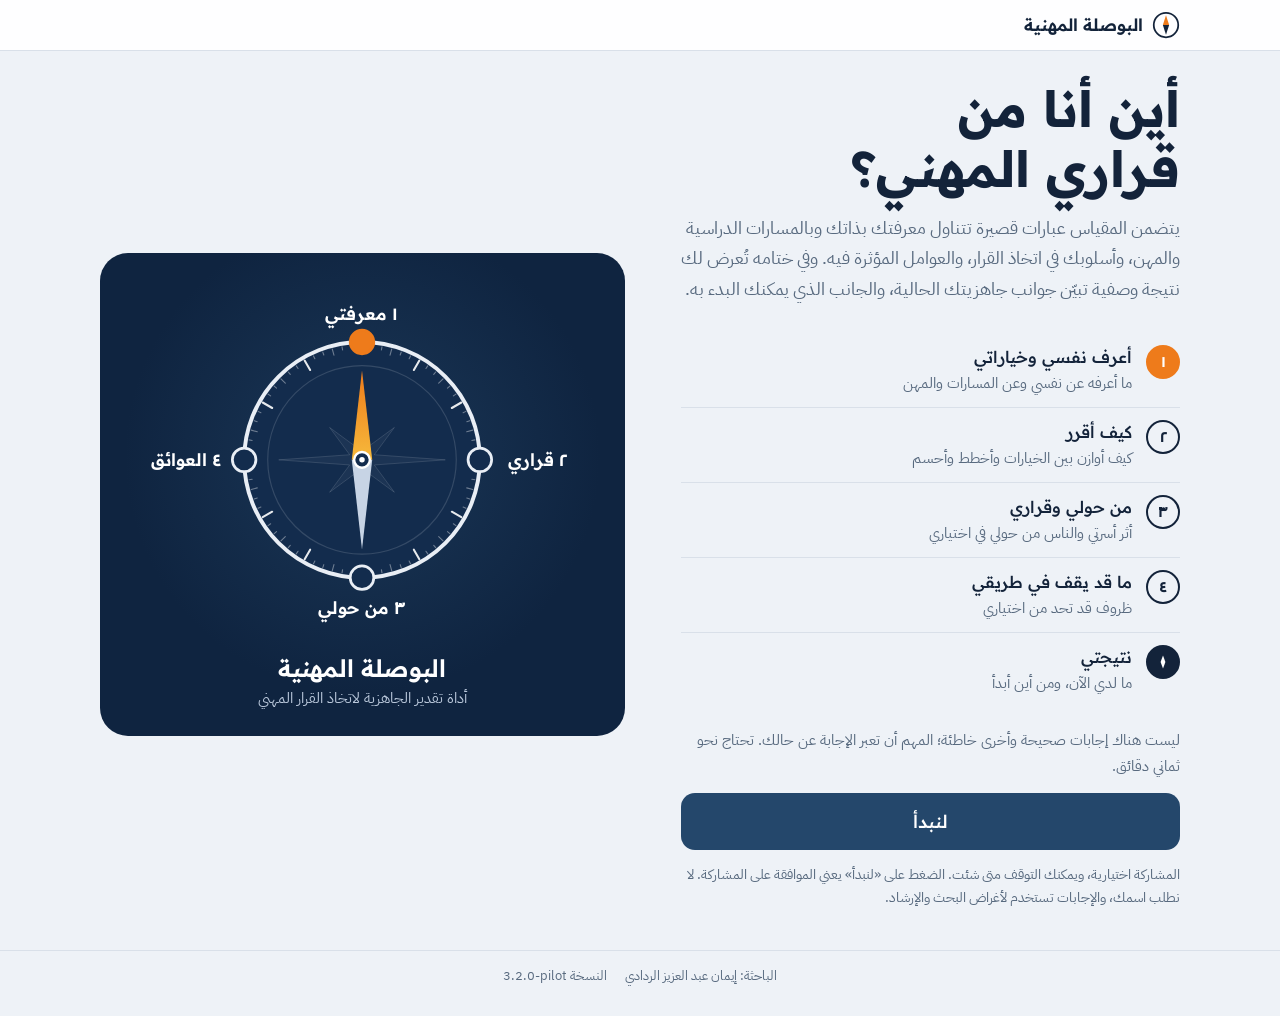
==== commit 3d015f1c: "صياغة رسمية لعبارة التعريف في صفحة البداية Co-Authored-By: Claude Opus 5.5 <noreply@anthropic.com> C" ====
--- a/index.html
+++ b/index.html
@@ -35,7 +35,7 @@
       </figure>
       <div class="w-text">
         <h1>أين أنا من قراري المهني؟</h1>
-        <p class="lead">عبارات قصيرة عن معرفتك بنفسك وبالمسارات والمهن، وعن طريقتك في اتخاذ القرار وما يؤثر فيه. وفي النهاية تظهر لك نتيجة توضح ما لديك الآن، ومن أين يمكنك أن تبدأ.</p>
+        <p class="lead">يتضمن المقياس عبارات قصيرة تتناول معرفتك بذاتك وبالمسارات الدراسية والمهن، وأسلوبك في اتخاذ القرار، والعوامل المؤثرة فيه. وفي ختامه تُعرض لك نتيجة وصفية تبيّن جوانب جاهزيتك الحالية، والجانب الذي يمكنك البدء به.</p>
         <ol class="stations">
           <li><i>١</i><div><b>أعرف نفسي وخياراتي</b><small>ما أعرفه عن نفسي وعن المسارات والمهن</small></div></li>
           <li><i>٢</i><div><b>كيف أقرر</b><small>كيف أوازن بين الخيارات وأخطط وأحسم</small></div></li>
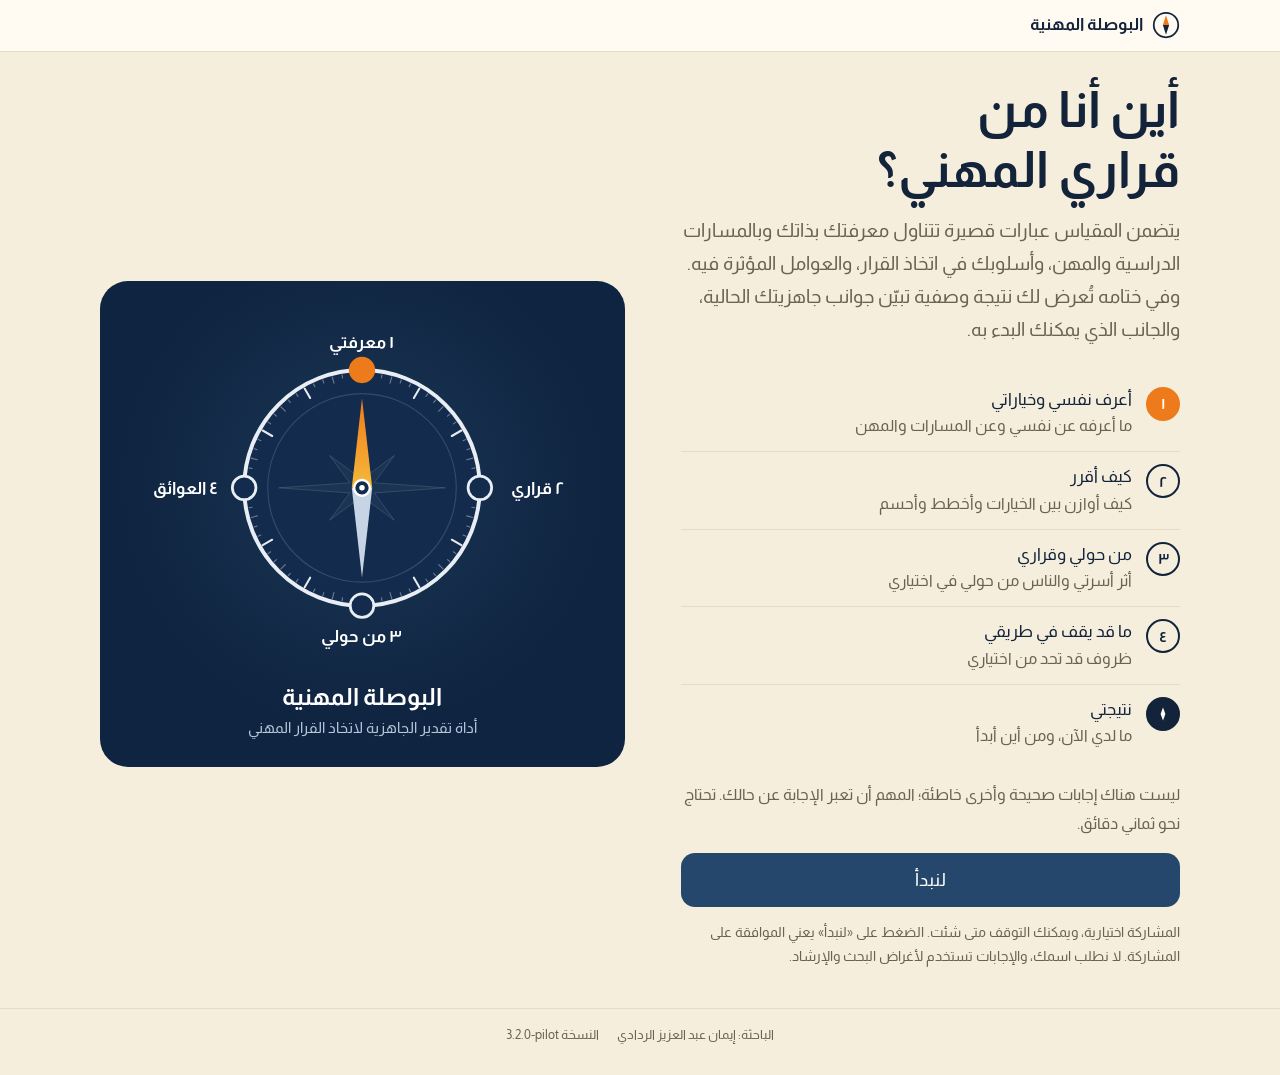
==== commit c7af103d: "خط المراعي (Almarai) للموقع كاملا، مع تكبير بسيط لأحجام النص Co-Authored-By: Claude Opus 5.5 <norepl" ====
--- a/index.html
+++ b/index.html
@@ -8,7 +8,7 @@
 <link rel="icon" href="data:image/svg+xml,%3Csvg xmlns=%27http://www.w3.org/2000/svg%27 viewBox=%270 0 40 40%27%3E%3Ccircle cx=%2720%27 cy=%2720%27 r=%2718%27 fill=%27%23fff%27 stroke=%27%2313233a%27 stroke-width=%273%27/%3E%3Cpath d=%27M20 5 L25 20 L15 20 Z%27 fill=%27%23ee7b1b%27/%3E%3Cpath d=%27M20 35 L25 20 L15 20 Z%27 fill=%27%2324476b%27/%3E%3C/svg%3E">
 <link rel="preconnect" href="https://fonts.googleapis.com">
 <link rel="preconnect" href="https://fonts.gstatic.com" crossorigin>
-<link href="https://fonts.googleapis.com/css2?family=IBM+Plex+Sans+Arabic:wght@400;500;600;700&family=Readex+Pro:wght@400;500;600;700&display=swap" rel="stylesheet">
+<link href="https://fonts.googleapis.com/css2?family=Almarai:wght@300;400;700;800&display=swap" rel="stylesheet">
 <link rel="stylesheet" href="assets/styles.css">
 </head>
 <body>
--- a/assets/styles.css
+++ b/assets/styles.css
@@ -7,20 +7,20 @@
 :root {
   --night: #0f2440;        /* الكحلي الداكن: لوحة البوصلة والعناوين */
   --navy: #24476b;         /* الكحلي الثاني: الأزرار والاختيار */
-  --navy-soft: #e3eaf3;
-  --mist: #eef2f7;         /* خلفية الصفحة */
-  --paper: #ffffff;
+  --navy-soft: #e8e9e6;
+  --mist: #f5eedd;         /* خلفية الصفحة: بيج مصفر دافئ */
+  --paper: #fffcf5;
   --ink: #13233a;
-  --muted: #586a7f;
-  --line: #d9e0e9;
+  --muted: #6a6355;
+  --line: #e6dbc4;
   --sun: #f6b93b;
   --ember: #ee7b1b;
   --ember-ink: #a4520a;
   --ember-soft: #fdecd6;
   --good: #1c8a57;
   --bad: #c8374f;
-  --display: 'Readex Pro', 'IBM Plex Sans Arabic', 'Tajawal', system-ui, sans-serif;
-  --body: 'IBM Plex Sans Arabic', 'Tajawal', system-ui, sans-serif;
+  --display: 'Almarai', 'Tajawal', system-ui, sans-serif;
+  --body: 'Almarai', 'Tajawal', system-ui, sans-serif;
   --r-lg: 22px;
   --r-md: 14px;
   --r-sm: 10px;
@@ -42,11 +42,11 @@
 
 * { box-sizing: border-box; }
 html, body { margin: 0; }
-body { background: var(--mist); color: var(--ink); font-family: var(--body); font-size: 16px; line-height: 1.75; min-height: 100vh; -webkit-font-smoothing: antialiased; display: flex; flex-direction: column; }
+body { background: var(--mist); color: var(--ink); font-family: var(--body); font-size: 17px; line-height: 1.8; min-height: 100vh; -webkit-font-smoothing: antialiased; display: flex; flex-direction: column; }
 [hidden] { display: none !important; }
-h1, h2, h3 { font-family: var(--display); font-weight: 600; line-height: 1.3; margin: 0; text-wrap: balance; letter-spacing: 0; }
+h1, h2, h3 { font-family: var(--display); font-weight: 700; line-height: 1.3; margin: 0; text-wrap: balance; letter-spacing: 0; }
 p { margin: 0; }
-.muted { color: var(--muted); font-size: 15px; }
+.muted { color: var(--muted); font-size: 16px; }
 
 /* ── الشريط العلوي ── */
 .topbar { position: sticky; top: 0; z-index: 5; background: color-mix(in srgb, var(--paper) 92%, transparent); backdrop-filter: saturate(1.4) blur(10px);
@@ -139,7 +139,7 @@
 .welcome { display: grid; grid-template-columns: minmax(0, 1fr) minmax(0, 1.05fr); gap: 56px; align-items: center; }
 .w-text { order: -1; max-width: 560px; }
 .w-text h1 { font-size: clamp(32px, 4.4vw, 50px); font-weight: 700; color: var(--ink); line-height: 1.2; }
-.w-text .lead { color: var(--muted); font-size: 17.5px; margin-top: 14px; max-width: 34em; }
+.w-text .lead { color: var(--muted); font-size: 18.5px; margin-top: 14px; max-width: 34em; }
 .stations { list-style: none; padding: 0; margin: 28px 0 0; display: grid; gap: 2px; counter-reset: none; }
 .stations li { display: grid; grid-template-columns: 34px 1fr; gap: 14px; align-items: start; padding: 10px 0; border-top: 1px solid var(--line); }
 .stations li:first-child { border-top: 0; }
@@ -148,10 +148,10 @@
 .stations li.last i { background: var(--ink); color: var(--paper); }
 .stations li.last i svg { width: 16px; height: 16px; }
 .stations b { display: block; font-family: var(--display); font-weight: 500; font-size: 16.5px; }
-.stations small { display: block; color: var(--muted); font-size: 14.5px; line-height: 1.6; }
-.note { font-size: 15px; color: var(--muted); margin: 22px 0 14px; }
+.stations small { display: block; color: var(--muted); font-size: 15.5px; line-height: 1.6; }
+.note { font-size: 16px; color: var(--muted); margin: 22px 0 14px; }
 .w-actions { display: grid; gap: 10px; }
-.assent { font-size: 13.5px; color: var(--muted); margin-top: 14px; line-height: 1.7; }
+.assent { font-size: 14px; color: var(--muted); margin-top: 14px; line-height: 1.7; }
 
 /* ── شاشة السؤال ── */
 .station-head { display: flex; justify-content: space-between; align-items: baseline; gap: 12px; margin-bottom: 10px; }
@@ -167,9 +167,9 @@
 .q-text { font-family: var(--display); font-size: clamp(22px, 3.2vw, 27px); font-weight: 500; line-height: 1.5; margin-bottom: 24px; }
 .q-text:focus { outline: none; }
 .options { display: grid; gap: 10px; }
-.opt { font: inherit; font-size: 16.5px; font-weight: 500; text-align: right; color: var(--ink); background: var(--paper); border: 1.5px solid var(--line); border-radius: var(--r-md);
+.opt { font: inherit; font-size: 17px; font-weight: 500; text-align: right; color: var(--ink); background: var(--paper); border: 1.5px solid var(--line); border-radius: var(--r-md);
   padding: 14px 16px; min-height: 58px; cursor: pointer; display: flex; align-items: center; gap: 14px; transition: border-color .15s, background .15s; }
-.opt::before { content: ''; width: 20px; height: 20px; border-radius: 50%; border: 2px solid #9aa9bb; flex-shrink: 0; transition: border-color .15s, background .15s, box-shadow .15s; }
+.opt::before { content: ''; width: 20px; height: 20px; border-radius: 50%; border: 2px solid #b9ab8f; flex-shrink: 0; transition: border-color .15s, background .15s, box-shadow .15s; }
 .opt-l { flex: 1; }
 .meter { display: flex; align-items: flex-end; gap: 3px; height: 22px; flex-shrink: 0; }
 .meter i { width: 5px; border-radius: 2px; background: var(--line); }
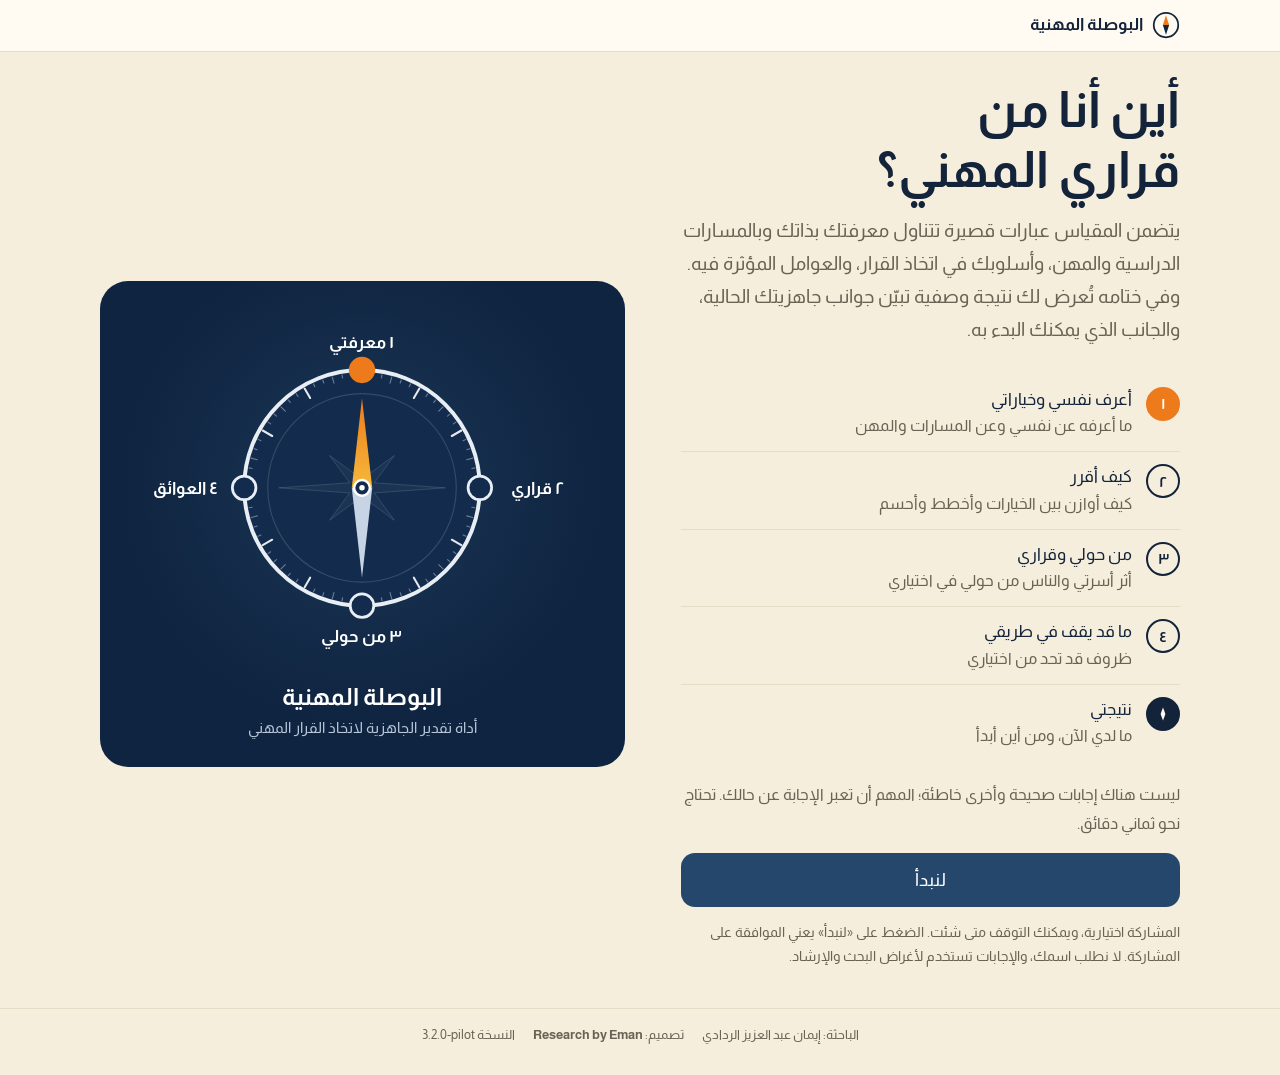
==== commit 93cb82be: "إضافة توقيع Research by Eman في التذييل Co-Authored-By: Claude Opus 5.5 <noreply@anthropic.com> Clau" ====
--- a/index.html
+++ b/index.html
@@ -161,7 +161,7 @@
 
 </main>
 
-<footer class="foot"><span>الباحثة: إيمان عبد العزيز الردادي</span><span>النسخة <span id="ver" dir="ltr"></span></span></footer>
+<footer class="foot"><span>الباحثة: إيمان عبد العزيز الردادي</span><span>تصميم: <b dir="ltr">Research by Eman</b></span><span>النسخة <span id="ver" dir="ltr"></span></span></footer>
 
 <script src="assets/config.js"></script>
 <script src="assets/engine.js"></script>
